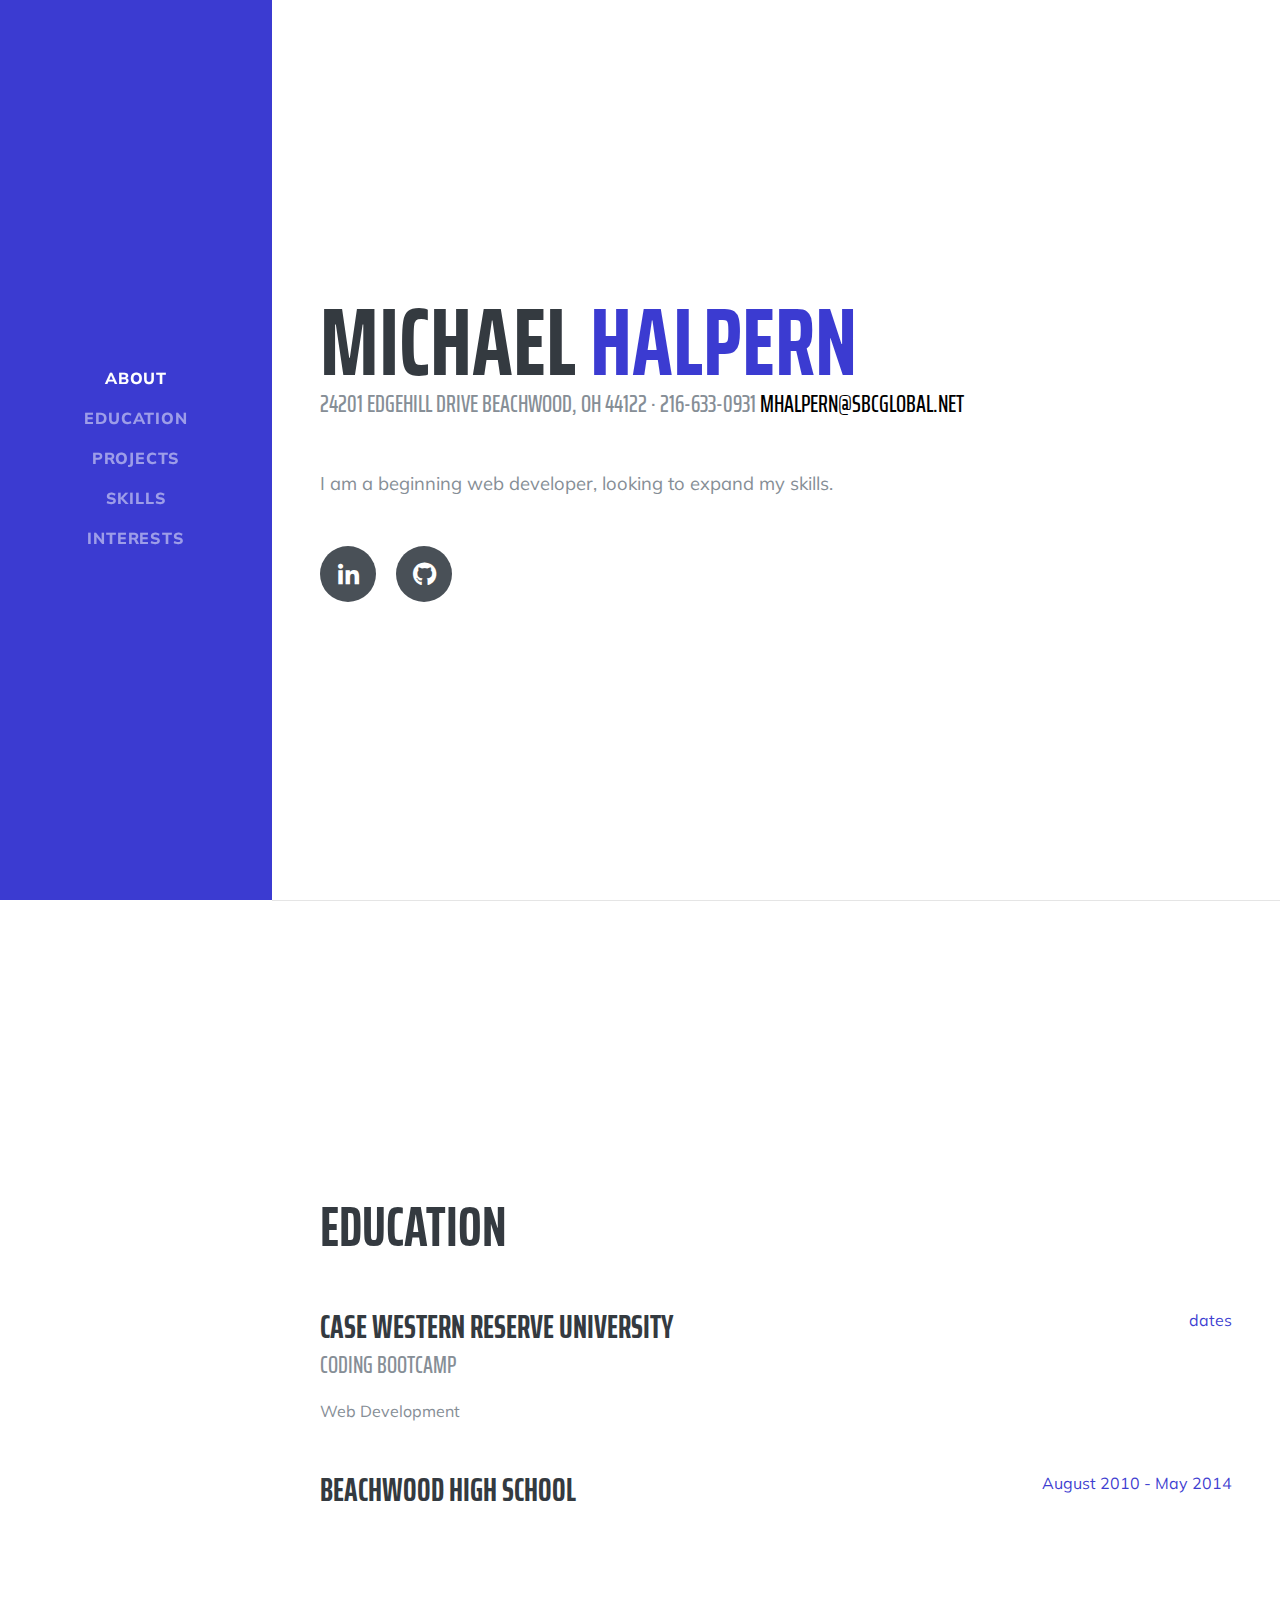
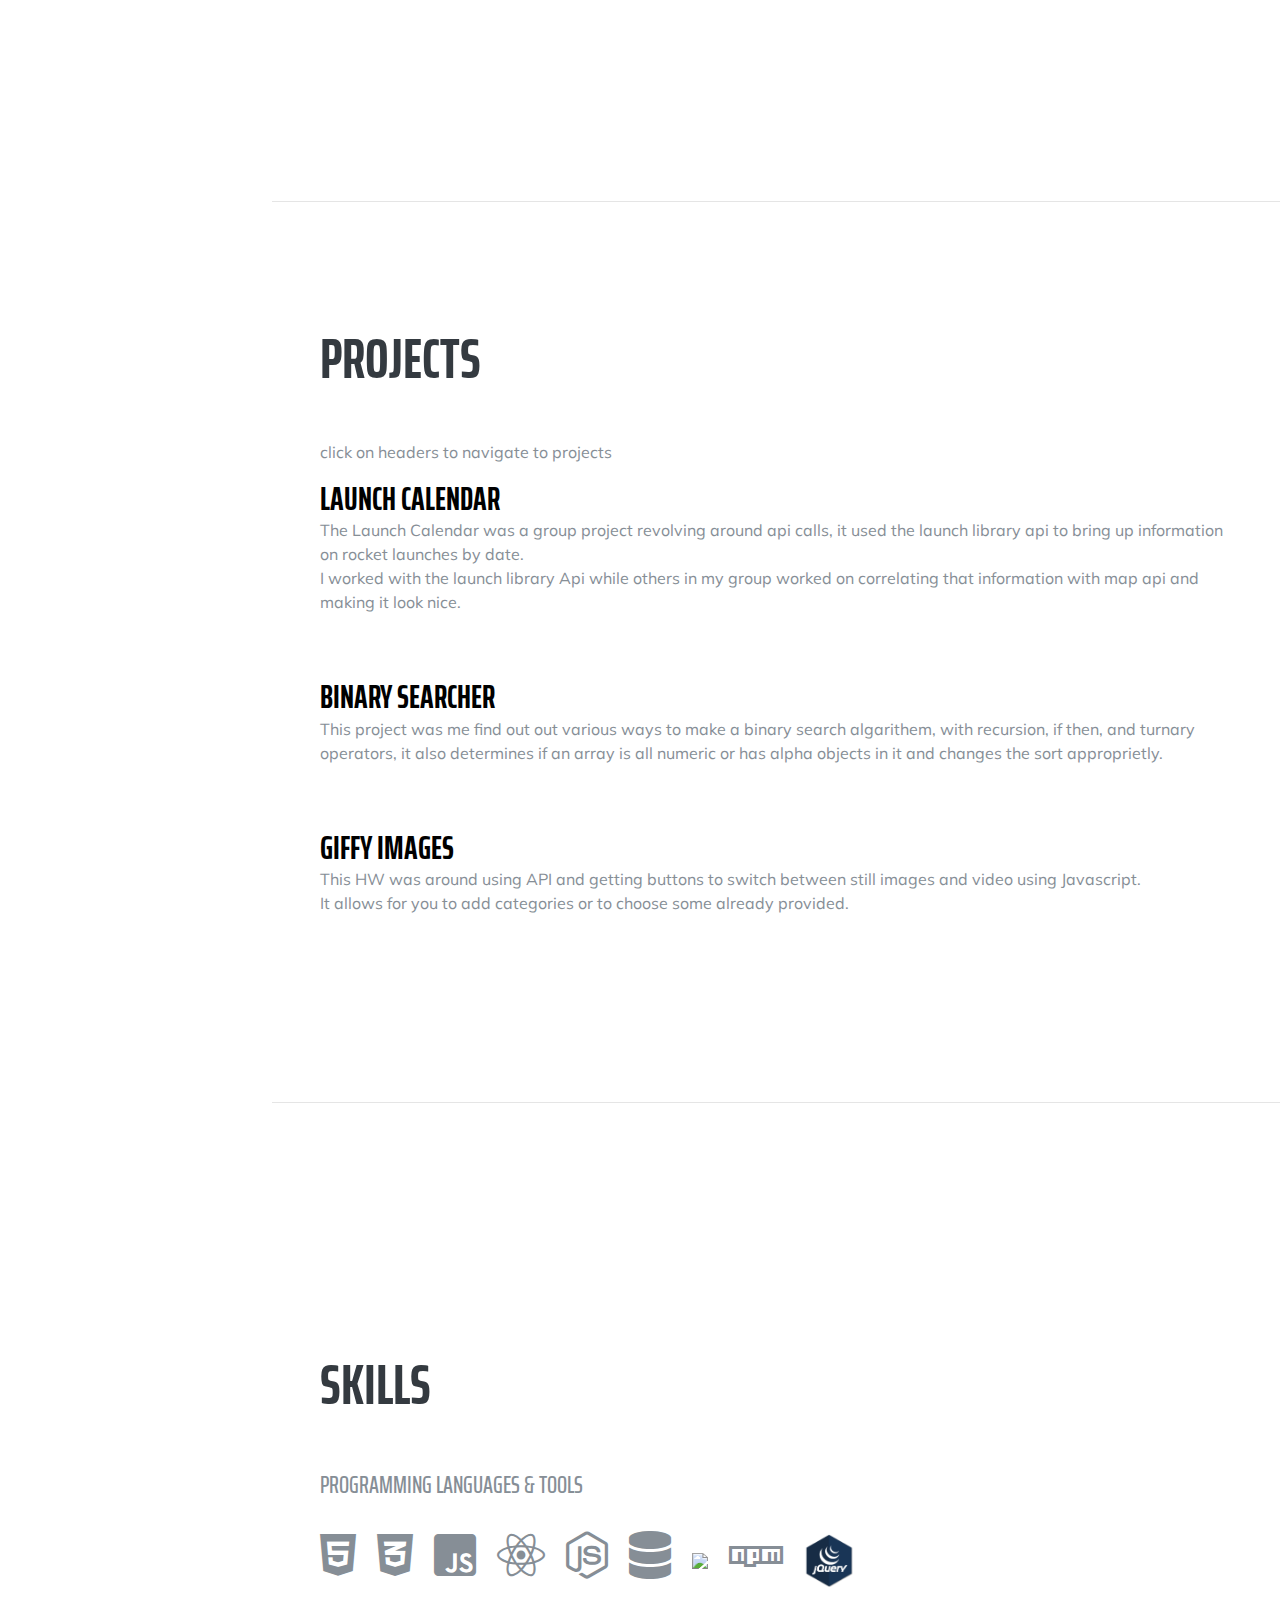
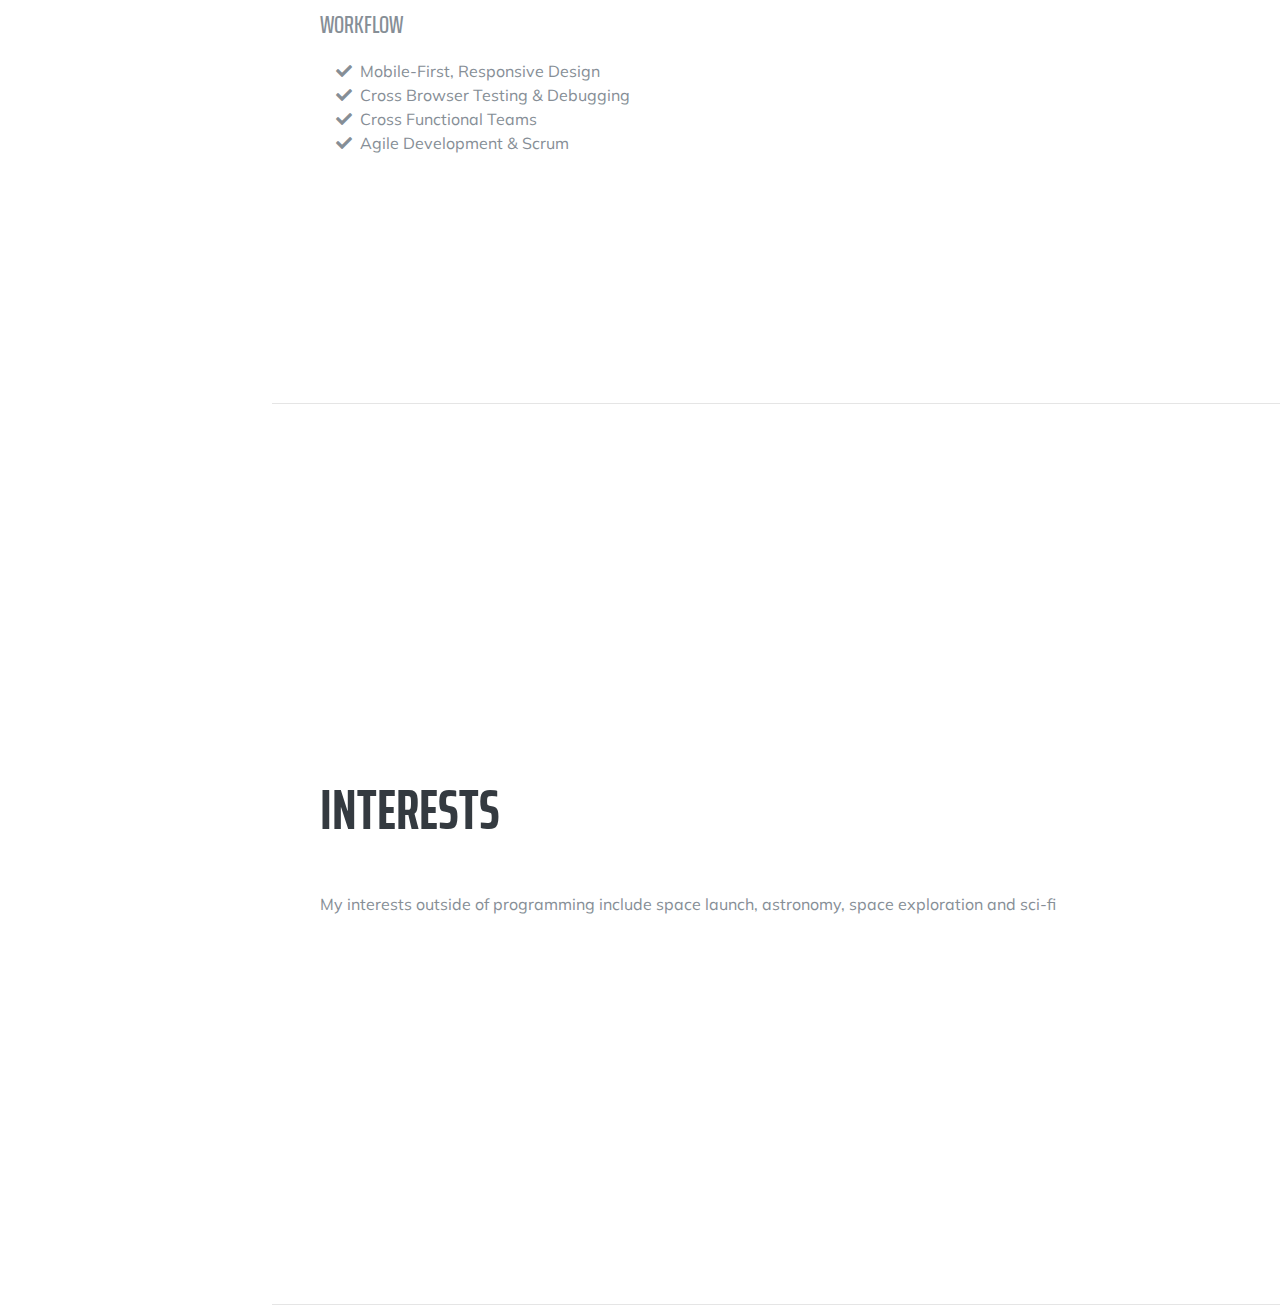
==== index.html @ 6a2a66db "bootstrapstart template" ====
<!DOCTYPE html>
<html lang="en">

  <head>

    <meta charset="utf-8">
    <meta name="viewport" content="width=device-width, initial-scale=1, shrink-to-fit=no">
    <meta name="description" content="">
    <meta name="author" content="">

    <title>Resume - Start Bootstrap Theme</title>

    <!-- Bootstrap core CSS -->
    <link href="vendor/bootstrap/css/bootstrap.min.css" rel="stylesheet">

    <!-- Custom fonts for this template -->
    <link href="https://fonts.googleapis.com/css?family=Saira+Extra+Condensed:500,700" rel="stylesheet">
    <link href="https://fonts.googleapis.com/css?family=Muli:400,400i,800,800i" rel="stylesheet">
    <link href="vendor/fontawesome-free/css/all.min.css" rel="stylesheet">

    <!-- Custom styles for this template -->
    <link href="css/resume.css" rel="stylesheet">

  </head>

  <body id="page-top">

    <nav class="navbar navbar-expand-lg navbar-dark bg-primary fixed-top" id="sideNav">
      <a class="navbar-brand js-scroll-trigger" href="#page-top">
        <span class="d-block d-lg-none">Michael Halpern</span>
        <!--<span class="d-none d-lg-block">
          <img class="img-fluid img-profile rounded-circle mx-auto mb-2" src="img/profile.jpg" alt="">
        </span> -->
      </a>
      <button class="navbar-toggler" type="button" data-toggle="collapse" data-target="#navbarSupportedContent" aria-controls="navbarSupportedContent" aria-expanded="false" aria-label="Toggle navigation">
        <span class="navbar-toggler-icon"></span>
      </button>
      <div class="collapse navbar-collapse" id="navbarSupportedContent">
        <ul class="navbar-nav">
          <li class="nav-item">
            <a class="nav-link js-scroll-trigger" href="#about">About</a>
          </li>
       
          <li class="nav-item">
            <a class="nav-link js-scroll-trigger" href="#education">Education</a>
          </li>
             <li class="nav-item">
            <a class="nav-link js-scroll-trigger" href="#experience">Projects</a>
          </li>
          <li class="nav-item">
            <a class="nav-link js-scroll-trigger" href="#skills">Skills</a>
          </li>
          <li class="nav-item">
            <a class="nav-link js-scroll-trigger" href="#interests">Interests</a>
          </li>
     <!-- <li class="nav-item">
             <a class="nav-link js-scroll-trigger" href="#awards">Awards</a>
          </li> -->
        </ul>
      </div>
    </nav>

    <div class="container-fluid p-0">

      <section class="resume-section p-3 p-lg-5 d-flex d-column" id="about">
        <div class="my-auto">
          <h1 class="mb-0">Michael
            <span class="text-primary">Halpern</span>
          </h1>
          <div class="subheading mb-5">24201 Edgehill Drive Beachwood, OH 44122 · 216-633-0931
            <a href="mailto:name@email.com">mhalpern@sbcglobal.net</a>
          </div>
          <p class="lead mb-5">I am a beginning web developer, looking to expand my skills.</p>
          <div class="social-icons">
            <a href="#">
              <i class="fab fa-linkedin-in"></i>
            </a>
            <a href="#">
              <i class="fab fa-github"></i>
            </a>
        
          </div>
        </div>
      </section>

    

      <hr class="m-0">

      <section class="resume-section p-3 p-lg-5 d-flex flex-column" id="education">
        <div class="my-auto">
          <h2 class="mb-5">Education</h2>

          <div class="resume-item d-flex flex-column flex-md-row mb-5">
            <div class="resume-content mr-auto">
              <h3 class="mb-0">Case Western Reserve University</h3>
              <div class="subheading mb-3">Coding bootcamp</div>
              <div>Web Development</div>
              
            </div>
            <div class="resume-date text-md-right">
              <span class="text-primary">dates</span>
            </div>
          </div>

          <div class="resume-item d-flex flex-column flex-md-row">
            <div class="resume-content mr-auto">
              <h3 class="mb-0">Beachwood High School</h3>
              
            </div>
            <div class="resume-date text-md-right">
              <span class="text-primary">August 2010 - May 2014</span>
            </div>
          </div>

        </div>
      </section>

      <hr class="m-0">

      <section class="resume-section p-3 p-lg-5 d-flex flex-column" id="experience">
        <div class="my-auto">
          <h2 class="mb-5">Projects</h2>
          <p> click on headers to navigate to projects </p>

          <div class="resume-item d-flex flex-column flex-md-row mb-5">
            <div class="resume-content mr-auto">
              <h3 class="mb-0"><a href="project1.html ">Launch Calendar </a></h3>
              
              <p>The Launch Calendar was a group project revolving around api calls, it used the
	launch library api to bring up information on rocket launches by date.<br>I worked with the launch library Api while others in my group  worked on correlating that information with map api and making it look nice.</p>
            </div>
           
          </div>

          <div class="resume-item d-flex flex-column flex-md-row mb-5">
            <div class="resume-content mr-auto">
              <h3 class="mb-0"><a href="binary.html" >Binary searcher</a></h3>
              
              <p>This project was me find out out various ways to make a binary search algarithem, with recursion, if then, and turnary operators, it also determines if an array is all numeric or has alpha objects in it and changes the sort approprietly.</p>
            </div>
            
          </div>

          <div class="resume-item d-flex flex-column flex-md-row mb-5">
            <div class="resume-content mr-auto">
              <h3 class="mb-0"><a href="giffywork.html">Giffy images</a></h3>
             
              <p> This HW was around using API and getting buttons to switch between still images and video using Javascript.<br>It allows for you to add categories or to choose some already provided.</p>
            </div>
           
          </div>

          

        </div>

      </section>

      <hr class="m-0">

      <section class="resume-section p-3 p-lg-5 d-flex flex-column" id="skills">
        <div class="my-auto">
          <h2 class="mb-5">Skills</h2>

          <div class="subheading mb-3">Programming Languages &amp; Tools</div>
          <ul class="list-inline dev-icons">
            <li class="list-inline-item">
              <i class="fab fa-html5"></i>
            </li>
            <li class="list-inline-item">
              <i class="fab fa-css3-alt"></i>
            </li>
            <li class="list-inline-item">
              <i class="fab fa-js-square"></i>
            </li>
           
            <li class="list-inline-item">
              <i class="fab fa-react"></i>
            </li>
            <li class="list-inline-item">
              <i class="fab fa-node-js"></i>
            </li>
         <li class="list-inline-item">
              <i class="fas fa-database"></i>
              </li>
             <li class="list-inline-item">
              <img src="img/bootstrap(1).png" ></img>
            </li>
            <li class="list-inline-item">
              <i class="fab fa-npm"></i>
            </li>
         <li class="list-inline-item">
         	  <img src="img/jquery-icon-21.jpg" hieght="55" width = "50" ></img>              
            </li>
           </ul>

          <div class="subheading mb-3">Workflow</div>
          <ul class="fa-ul mb-0">
            <li>
              <i class="fa-li fa fa-check"></i>
              Mobile-First, Responsive Design</li>
            <li>
              <i class="fa-li fa fa-check"></i>
              Cross Browser Testing &amp; Debugging</li>
            <li>
              <i class="fa-li fa fa-check"></i>
              Cross Functional Teams</li>
            <li>
              <i class="fa-li fa fa-check"></i>
              Agile Development &amp; Scrum</li>
          </ul>
        </div>
      </section>

      <hr class="m-0">

      <section class="resume-section p-3 p-lg-5 d-flex flex-column" id="interests">
        <div class="my-auto">
          <h2 class="mb-5">Interests</h2>
          <p>My interests outside of programming include space launch, astronomy, space exploration and sci-fi</p>
         
        </div>
      </section>

      <hr class="m-0">

     <!--   <section class="resume-section p-3 p-lg-5 d-flex flex-column" id="awards">
        <div class="my-auto">
          <h2 class="mb-5">Awards &amp; Certifications</h2>
          <ul class="fa-ul mb-0">
            <li>
              <i class="fa-li fa fa-trophy text-warning"></i>
              Google Analytics Certified Developer</li>
            <li>
              <i class="fa-li fa fa-trophy text-warning"></i>
              Mobile Web Specialist - Google Certification</li>
            <li>
              <i class="fa-li fa fa-trophy text-warning"></i>
              1<sup>st</sup>
              Place - University of Colorado Boulder - Emerging Tech Competition 2009</li>
            <li>
              <i class="fa-li fa fa-trophy text-warning"></i>
              1<sup>st</sup>
              Place - University of Colorado Boulder - Adobe Creative Jam 2008 (UI Design Category)</li>
            <li>
              <i class="fa-li fa fa-trophy text-warning"></i>
              2<sup>nd</sup>
              Place - University of Colorado Boulder - Emerging Tech Competition 2008</li>
            <li>
              <i class="fa-li fa fa-trophy text-warning"></i>
              1<sup>st</sup>
              Place - James Buchanan High School - Hackathon 2006</li>
            <li>
              <i class="fa-li fa fa-trophy text-warning"></i>
              3<sup>rd</sup>
              Place - James Buchanan High School - Hackathon 2005</li>
          </ul>
        </div>
      </section>
-->
    </div>

    <!-- Bootstrap core JavaScript -->
    <script src="vendor/jquery/jquery.min.js"></script>
    <script src="vendor/bootstrap/js/bootstrap.bundle.min.js"></script>

    <!-- Plugin JavaScript -->
    <script src="vendor/jquery-easing/jquery.easing.min.js"></script>

    <!-- Custom scripts for this template -->
    <script src="js/resume.min.js"></script>

  </body>

</html>
---- vendor/fontawesome-free/css/all.min.css ----
/*!
 * Font Awesome Free 5.3.1 by @fontawesome - https://fontawesome.com
 * License - https://fontawesome.com/license/free (Icons: CC BY 4.0, Fonts: SIL OFL 1.1, Code: MIT License)
 */
.fa,.fab,.fal,.far,.fas{-moz-osx-font-smoothing:grayscale;-webkit-font-smoothing:antialiased;display:inline-block;font-style:normal;font-variant:normal;text-rendering:auto;line-height:1}.fa-lg{font-size:1.33333em;line-height:.75em;vertical-align:-.0667em}.fa-xs{font-size:.75em}.fa-sm{font-size:.875em}.fa-1x{font-size:1em}.fa-2x{font-size:2em}.fa-3x{font-size:3em}.fa-4x{font-size:4em}.fa-5x{font-size:5em}.fa-6x{font-size:6em}.fa-7x{font-size:7em}.fa-8x{font-size:8em}.fa-9x{font-size:9em}.fa-10x{font-size:10em}.fa-fw{text-align:center;width:1.25em}.fa-ul{list-style-type:none;margin-left:2.5em;padding-left:0}.fa-ul>li{position:relative}.fa-li{left:-2em;position:absolute;text-align:center;width:2em;line-height:inherit}.fa-border{border:.08em solid #eee;border-radius:.1em;padding:.2em .25em .15em}.fa-pull-left{float:left}.fa-pull-right{float:right}.fa.fa-pull-left,.fab.fa-pull-left,.fal.fa-pull-left,.far.fa-pull-left,.fas.fa-pull-left{margin-right:.3em}.fa.fa-pull-right,.fab.fa-pull-right,.fal.fa-pull-right,.far.fa-pull-right,.fas.fa-pull-right{margin-left:.3em}.fa-spin{animation:fa-spin 2s infinite linear}.fa-pulse{animation:fa-spin 1s infinite steps(8)}@keyframes fa-spin{0%{transform:rotate(0deg)}to{transform:rotate(1turn)}}.fa-rotate-90{-ms-filter:"progid:DXImageTransform.Microsoft.BasicImage(rotation=1)";transform:rotate(90deg)}.fa-rotate-180{-ms-filter:"progid:DXImageTransform.Microsoft.BasicImage(rotation=2)";transform:rotate(180deg)}.fa-rotate-270{-ms-filter:"progid:DXImageTransform.Microsoft.BasicImage(rotation=3)";transform:rotate(270deg)}.fa-flip-horizontal{-ms-filter:"progid:DXImageTransform.Microsoft.BasicImage(rotation=0, mirror=1)";transform:scaleX(-1)}.fa-flip-vertical{transform:scaleY(-1)}.fa-flip-horizontal.fa-flip-vertical,.fa-flip-vertical{-ms-filter:"progid:DXImageTransform.Microsoft.BasicImage(rotation=2, mirror=1)"}.fa-flip-horizontal.fa-flip-vertical{transform:scale(-1)}:root .fa-flip-horizontal,:root .fa-flip-vertical,:root .fa-rotate-90,:root .fa-rotate-180,:root .fa-rotate-270{-webkit-filter:none;filter:none}.fa-stack{display:inline-block;height:2em;line-height:2em;position:relative;vertical-align:middle;width:2em}.fa-stack-1x,.fa-stack-2x{left:0;position:absolute;text-align:center;width:100%}.fa-stack-1x{line-height:inherit}.fa-stack-2x{font-size:2em}.fa-inverse{color:#fff}.fa-500px:before{content:"\f26e"}.fa-accessible-icon:before{content:"\f368"}.fa-accusoft:before{content:"\f369"}.fa-ad:before{content:"\f641"}.fa-address-book:before{content:"\f2b9"}.fa-address-card:before{content:"\f2bb"}.fa-adjust:before{content:"\f042"}.fa-adn:before{content:"\f170"}.fa-adversal:before{content:"\f36a"}.fa-affiliatetheme:before{content:"\f36b"}.fa-air-freshener:before{content:"\f5d0"}.fa-algolia:before{content:"\f36c"}.fa-align-center:before{content:"\f037"}.fa-align-justify:before{content:"\f039"}.fa-align-left:before{content:"\f036"}.fa-align-right:before{content:"\f038"}.fa-alipay:before{content:"\f642"}.fa-allergies:before{content:"\f461"}.fa-amazon:before{content:"\f270"}.fa-amazon-pay:before{content:"\f42c"}.fa-ambulance:before{content:"\f0f9"}.fa-american-sign-language-interpreting:before{content:"\f2a3"}.fa-amilia:before{content:"\f36d"}.fa-anchor:before{content:"\f13d"}.fa-android:before{content:"\f17b"}.fa-angellist:before{content:"\f209"}.fa-angle-double-down:before{content:"\f103"}.fa-angle-double-left:before{content:"\f100"}.fa-angle-double-right:before{content:"\f101"}.fa-angle-double-up:before{content:"\f102"}.fa-angle-down:before{content:"\f107"}.fa-angle-left:before{content:"\f104"}.fa-angle-right:before{content:"\f105"}.fa-angle-up:before{content:"\f106"}.fa-angry:before{content:"\f556"}.fa-angrycreative:before{content:"\f36e"}.fa-angular:before{content:"\f420"}.fa-ankh:before{content:"\f644"}.fa-app-store:before{content:"\f36f"}.fa-app-store-ios:before{content:"\f370"}.fa-apper:before{content:"\f371"}.fa-apple:before{content:"\f179"}.fa-apple-alt:before{content:"\f5d1"}.fa-apple-pay:before{content:"\f415"}.fa-archive:before{content:"\f187"}.fa-archway:before{content:"\f557"}.fa-arrow-alt-circle-down:before{content:"\f358"}.fa-arrow-alt-circle-left:before{content:"\f359"}.fa-arrow-alt-circle-right:before{content:"\f35a"}.fa-arrow-alt-circle-up:before{content:"\f35b"}.fa-arrow-circle-down:before{content:"\f0ab"}.fa-arrow-circle-left:before{content:"\f0a8"}.fa-arrow-circle-right:before{content:"\f0a9"}.fa-arrow-circle-up:before{content:"\f0aa"}.fa-arrow-down:before{content:"\f063"}.fa-arrow-left:before{content:"\f060"}.fa-arrow-right:before{content:"\f061"}.fa-arrow-up:before{content:"\f062"}.fa-arrows-alt:before{content:"\f0b2"}.fa-arrows-alt-h:before{content:"\f337"}.fa-arrows-alt-v:before{content:"\f338"}.fa-assistive-listening-systems:before{content:"\f2a2"}.fa-asterisk:before{content:"\f069"}.fa-asymmetrik:before{content:"\f372"}.fa-at:before{content:"\f1fa"}.fa-atlas:before{content:"\f558"}.fa-atom:before{content:"\f5d2"}.fa-audible:before{content:"\f373"}.fa-audio-description:before{content:"\f29e"}.fa-autoprefixer:before{content:"\f41c"}.fa-avianex:before{content:"\f374"}.fa-aviato:before{content:"\f421"}.fa-award:before{content:"\f559"}.fa-aws:before{content:"\f375"}.fa-backspace:before{content:"\f55a"}.fa-backward:before{content:"\f04a"}.fa-balance-scale:before{content:"\f24e"}.fa-ban:before{content:"\f05e"}.fa-band-aid:before{content:"\f462"}.fa-bandcamp:before{content:"\f2d5"}.fa-barcode:before{content:"\f02a"}.fa-bars:before{content:"\f0c9"}.fa-baseball-ball:before{content:"\f433"}.fa-basketball-ball:before{content:"\f434"}.fa-bath:before{content:"\f2cd"}.fa-battery-empty:before{content:"\f244"}.fa-battery-full:before{content:"\f240"}.fa-battery-half:before{content:"\f242"}.fa-battery-quarter:before{content:"\f243"}.fa-battery-three-quarters:before{content:"\f241"}.fa-bed:before{content:"\f236"}.fa-beer:before{content:"\f0fc"}.fa-behance:before{content:"\f1b4"}.fa-behance-square:before{content:"\f1b5"}.fa-bell:before{content:"\f0f3"}.fa-bell-slash:before{content:"\f1f6"}.fa-bezier-curve:before{content:"\f55b"}.fa-bible:before{content:"\f647"}.fa-bicycle:before{content:"\f206"}.fa-bimobject:before{content:"\f378"}.fa-binoculars:before{content:"\f1e5"}.fa-birthday-cake:before{content:"\f1fd"}.fa-bitbucket:before{content:"\f171"}.fa-bitcoin:before{content:"\f379"}.fa-bity:before{content:"\f37a"}.fa-black-tie:before{content:"\f27e"}.fa-blackberry:before{content:"\f37b"}.fa-blender:before{content:"\f517"}.fa-blind:before{content:"\f29d"}.fa-blogger:before{content:"\f37c"}.fa-blogger-b:before{content:"\f37d"}.fa-bluetooth:before{content:"\f293"}.fa-bluetooth-b:before{content:"\f294"}.fa-bold:before{content:"\f032"}.fa-bolt:before{content:"\f0e7"}.fa-bomb:before{content:"\f1e2"}.fa-bone:before{content:"\f5d7"}.fa-bong:before{content:"\f55c"}.fa-book:before{content:"\f02d"}.fa-book-open:before{content:"\f518"}.fa-book-reader:before{content:"\f5da"}.fa-bookmark:before{content:"\f02e"}.fa-bowling-ball:before{content:"\f436"}.fa-box:before{content:"\f466"}.fa-box-open:before{content:"\f49e"}.fa-boxes:before{content:"\f468"}.fa-braille:before{content:"\f2a1"}.fa-brain:before{content:"\f5dc"}.fa-briefcase:before{content:"\f0b1"}.fa-briefcase-medical:before{content:"\f469"}.fa-broadcast-tower:before{content:"\f519"}.fa-broom:before{content:"\f51a"}.fa-brush:before{content:"\f55d"}.fa-btc:before{content:"\f15a"}.fa-bug:before{content:"\f188"}.fa-building:before{content:"\f1ad"}.fa-bullhorn:before{content:"\f0a1"}.fa-bullseye:before{content:"\f140"}.fa-burn:before{content:"\f46a"}.fa-buromobelexperte:before{content:"\f37f"}.fa-bus:before{content:"\f207"}.fa-bus-alt:before{content:"\f55e"}.fa-business-time:before{content:"\f64a"}.fa-buysellads:before{content:"\f20d"}.fa-calculator:before{content:"\f1ec"}.fa-calendar:before{content:"\f133"}.fa-calendar-alt:before{content:"\f073"}.fa-calendar-check:before{content:"\f274"}.fa-calendar-minus:before{content:"\f272"}.fa-calendar-plus:before{content:"\f271"}.fa-calendar-times:before{content:"\f273"}.fa-camera:before{content:"\f030"}.fa-camera-retro:before{content:"\f083"}.fa-cannabis:before{content:"\f55f"}.fa-capsules:before{content:"\f46b"}.fa-car:before{content:"\f1b9"}.fa-car-alt:before{content:"\f5de"}.fa-car-battery:before{content:"\f5df"}.fa-car-crash:before{content:"\f5e1"}.fa-car-side:before{content:"\f5e4"}.fa-caret-down:before{content:"\f0d7"}.fa-caret-left:before{content:"\f0d9"}.fa-caret-right:before{content:"\f0da"}.fa-caret-square-down:before{content:"\f150"}.fa-caret-square-left:before{content:"\f191"}.fa-caret-square-right:before{content:"\f152"}.fa-caret-square-up:before{content:"\f151"}.fa-caret-up:before{content:"\f0d8"}.fa-cart-arrow-down:before{content:"\f218"}.fa-cart-plus:before{content:"\f217"}.fa-cc-amazon-pay:before{content:"\f42d"}.fa-cc-amex:before{content:"\f1f3"}.fa-cc-apple-pay:before{content:"\f416"}.fa-cc-diners-club:before{content:"\f24c"}.fa-cc-discover:before{content:"\f1f2"}.fa-cc-jcb:before{content:"\f24b"}.fa-cc-mastercard:before{content:"\f1f1"}.fa-cc-paypal:before{content:"\f1f4"}.fa-cc-stripe:before{content:"\f1f5"}.fa-cc-visa:before{content:"\f1f0"}.fa-centercode:before{content:"\f380"}.fa-certificate:before{content:"\f0a3"}.fa-chalkboard:before{content:"\f51b"}.fa-chalkboard-teacher:before{content:"\f51c"}.fa-charging-station:before{content:"\f5e7"}.fa-chart-area:before{content:"\f1fe"}.fa-chart-bar:before{content:"\f080"}.fa-chart-line:before{content:"\f201"}.fa-chart-pie:before{content:"\f200"}.fa-check:before{content:"\f00c"}.fa-check-circle:before{content:"\f058"}.fa-check-double:before{content:"\f560"}.fa-check-square:before{content:"\f14a"}.fa-chess:before{content:"\f439"}.fa-chess-bishop:before{content:"\f43a"}.fa-chess-board:before{content:"\f43c"}.fa-chess-king:before{content:"\f43f"}.fa-chess-knight:before{content:"\f441"}.fa-chess-pawn:before{content:"\f443"}.fa-chess-queen:before{content:"\f445"}.fa-chess-rook:before{content:"\f447"}.fa-chevron-circle-down:before{content:"\f13a"}.fa-chevron-circle-left:before{content:"\f137"}.fa-chevron-circle-right:before{content:"\f138"}.fa-chevron-circle-up:before{content:"\f139"}.fa-chevron-down:before{content:"\f078"}.fa-chevron-left:before{content:"\f053"}.fa-chevron-right:before{content:"\f054"}.fa-chevron-up:before{content:"\f077"}.fa-child:before{content:"\f1ae"}.fa-chrome:before{content:"\f268"}.fa-church:before{content:"\f51d"}.fa-circle:before{content:"\f111"}.fa-circle-notch:before{content:"\f1ce"}.fa-city:before{content:"\f64f"}.fa-clipboard:before{content:"\f328"}.fa-clipboard-check:before{content:"\f46c"}.fa-clipboard-list:before{content:"\f46d"}.fa-clock:before{content:"\f017"}.fa-clone:before{content:"\f24d"}.fa-closed-captioning:before{content:"\f20a"}.fa-cloud:before{content:"\f0c2"}.fa-cloud-download-alt:before{content:"\f381"}.fa-cloud-upload-alt:before{content:"\f382"}.fa-cloudscale:before{content:"\f383"}.fa-cloudsmith:before{content:"\f384"}.fa-cloudversify:before{content:"\f385"}.fa-cocktail:before{content:"\f561"}.fa-code:before{content:"\f121"}.fa-code-branch:before{content:"\f126"}.fa-codepen:before{content:"\f1cb"}.fa-codiepie:before{content:"\f284"}.fa-coffee:before{content:"\f0f4"}.fa-cog:before{content:"\f013"}.fa-cogs:before{content:"\f085"}.fa-coins:before{content:"\f51e"}.fa-columns:before{content:"\f0db"}.fa-comment:before{content:"\f075"}.fa-comment-alt:before{content:"\f27a"}.fa-comment-dollar:before{content:"\f651"}.fa-comment-dots:before{content:"\f4ad"}.fa-comment-slash:before{content:"\f4b3"}.fa-comments:before{content:"\f086"}.fa-comments-dollar:before{content:"\f653"}.fa-compact-disc:before{content:"\f51f"}.fa-compass:before{content:"\f14e"}.fa-compress:before{content:"\f066"}.fa-concierge-bell:before{content:"\f562"}.fa-connectdevelop:before{content:"\f20e"}.fa-contao:before{content:"\f26d"}.fa-cookie:before{content:"\f563"}.fa-cookie-bite:before{content:"\f564"}.fa-copy:before{content:"\f0c5"}.fa-copyright:before{content:"\f1f9"}.fa-couch:before{content:"\f4b8"}.fa-cpanel:before{content:"\f388"}.fa-creative-commons:before{content:"\f25e"}.fa-creative-commons-by:before{content:"\f4e7"}.fa-creative-commons-nc:before{content:"\f4e8"}.fa-creative-commons-nc-eu:before{content:"\f4e9"}.fa-creative-commons-nc-jp:before{content:"\f4ea"}.fa-creative-commons-nd:before{content:"\f4eb"}.fa-creative-commons-pd:before{content:"\f4ec"}.fa-creative-commons-pd-alt:before{content:"\f4ed"}.fa-creative-commons-remix:before{content:"\f4ee"}.fa-creative-commons-sa:before{content:"\f4ef"}.fa-creative-commons-sampling:before{content:"\f4f0"}.fa-creative-commons-sampling-plus:before{content:"\f4f1"}.fa-creative-commons-share:before{content:"\f4f2"}.fa-credit-card:before{content:"\f09d"}.fa-crop:before{content:"\f125"}.fa-crop-alt:before{content:"\f565"}.fa-cross:before{content:"\f654"}.fa-crosshairs:before{content:"\f05b"}.fa-crow:before{content:"\f520"}.fa-crown:before{content:"\f521"}.fa-css3:before{content:"\f13c"}.fa-css3-alt:before{content:"\f38b"}.fa-cube:before{content:"\f1b2"}.fa-cubes:before{content:"\f1b3"}.fa-cut:before{content:"\f0c4"}.fa-cuttlefish:before{content:"\f38c"}.fa-d-and-d:before{content:"\f38d"}.fa-dashcube:before{content:"\f210"}.fa-database:before{content:"\f1c0"}.fa-deaf:before{content:"\f2a4"}.fa-delicious:before{content:"\f1a5"}.fa-deploydog:before{content:"\f38e"}.fa-deskpro:before{content:"\f38f"}.fa-desktop:before{content:"\f108"}.fa-deviantart:before{content:"\f1bd"}.fa-dharmachakra:before{content:"\f655"}.fa-diagnoses:before{content:"\f470"}.fa-dice:before{content:"\f522"}.fa-dice-five:before{content:"\f523"}.fa-dice-four:before{content:"\f524"}.fa-dice-one:before{content:"\f525"}.fa-dice-six:before{content:"\f526"}.fa-dice-three:before{content:"\f527"}.fa-dice-two:before{content:"\f528"}.fa-digg:before{content:"\f1a6"}.fa-digital-ocean:before{content:"\f391"}.fa-digital-tachograph:before{content:"\f566"}.fa-directions:before{content:"\f5eb"}.fa-discord:before{content:"\f392"}.fa-discourse:before{content:"\f393"}.fa-divide:before{content:"\f529"}.fa-dizzy:before{content:"\f567"}.fa-dna:before{content:"\f471"}.fa-dochub:before{content:"\f394"}.fa-docker:before{content:"\f395"}.fa-dollar-sign:before{content:"\f155"}.fa-dolly:before{content:"\f472"}.fa-dolly-flatbed:before{content:"\f474"}.fa-donate:before{content:"\f4b9"}.fa-door-closed:before{content:"\f52a"}.fa-door-open:before{content:"\f52b"}.fa-dot-circle:before{content:"\f192"}.fa-dove:before{content:"\f4ba"}.fa-download:before{content:"\f019"}.fa-draft2digital:before{content:"\f396"}.fa-drafting-compass:before{content:"\f568"}.fa-draw-polygon:before{content:"\f5ee"}.fa-dribbble:before{content:"\f17d"}.fa-dribbble-square:before{content:"\f397"}.fa-dropbox:before{content:"\f16b"}.fa-drum:before{content:"\f569"}.fa-drum-steelpan:before{content:"\f56a"}.fa-drupal:before{content:"\f1a9"}.fa-dumbbell:before{content:"\f44b"}.fa-dyalog:before{content:"\f399"}.fa-earlybirds:before{content:"\f39a"}.fa-ebay:before{content:"\f4f4"}.fa-edge:before{content:"\f282"}.fa-edit:before{content:"\f044"}.fa-eject:before{content:"\f052"}.fa-elementor:before{content:"\f430"}.fa-ellipsis-h:before{content:"\f141"}.fa-ellipsis-v:before{content:"\f142"}.fa-ello:before{content:"\f5f1"}.fa-ember:before{content:"\f423"}.fa-empire:before{content:"\f1d1"}.fa-envelope:before{content:"\f0e0"}.fa-envelope-open:before{content:"\f2b6"}.fa-envelope-open-text:before{content:"\f658"}.fa-envelope-square:before{content:"\f199"}.fa-envira:before{content:"\f299"}.fa-equals:before{content:"\f52c"}.fa-eraser:before{content:"\f12d"}.fa-erlang:before{content:"\f39d"}.fa-ethereum:before{content:"\f42e"}.fa-etsy:before{content:"\f2d7"}.fa-euro-sign:before{content:"\f153"}.fa-exchange-alt:before{content:"\f362"}.fa-exclamation:before{content:"\f12a"}.fa-exclamation-circle:before{content:"\f06a"}.fa-exclamation-triangle:before{content:"\f071"}.fa-expand:before{content:"\f065"}.fa-expand-arrows-alt:before{content:"\f31e"}.fa-expeditedssl:before{content:"\f23e"}.fa-external-link-alt:before{content:"\f35d"}.fa-external-link-square-alt:before{content:"\f360"}.fa-eye:before{content:"\f06e"}.fa-eye-dropper:before{content:"\f1fb"}.fa-eye-slash:before{content:"\f070"}.fa-facebook:before{content:"\f09a"}.fa-facebook-f:before{content:"\f39e"}.fa-facebook-messenger:before{content:"\f39f"}.fa-facebook-square:before{content:"\f082"}.fa-fast-backward:before{content:"\f049"}.fa-fast-forward:before{content:"\f050"}.fa-fax:before{content:"\f1ac"}.fa-feather:before{content:"\f52d"}.fa-feather-alt:before{content:"\f56b"}.fa-female:before{content:"\f182"}.fa-fighter-jet:before{content:"\f0fb"}.fa-file:before{content:"\f15b"}.fa-file-alt:before{content:"\f15c"}.fa-file-archive:before{content:"\f1c6"}.fa-file-audio:before{content:"\f1c7"}.fa-file-code:before{content:"\f1c9"}.fa-file-contract:before{content:"\f56c"}.fa-file-download:before{content:"\f56d"}.fa-file-excel:before{content:"\f1c3"}.fa-file-export:before{content:"\f56e"}.fa-file-image:before{content:"\f1c5"}.fa-file-import:before{content:"\f56f"}.fa-file-invoice:before{content:"\f570"}.fa-file-invoice-dollar:before{content:"\f571"}.fa-file-medical:before{content:"\f477"}.fa-file-medical-alt:before{content:"\f478"}.fa-file-pdf:before{content:"\f1c1"}.fa-file-powerpoint:before{content:"\f1c4"}.fa-file-prescription:before{content:"\f572"}.fa-file-signature:before{content:"\f573"}.fa-file-upload:before{content:"\f574"}.fa-file-video:before{content:"\f1c8"}.fa-file-word:before{content:"\f1c2"}.fa-fill:before{content:"\f575"}.fa-fill-drip:before{content:"\f576"}.fa-film:before{content:"\f008"}.fa-filter:before{content:"\f0b0"}.fa-fingerprint:before{content:"\f577"}.fa-fire:before{content:"\f06d"}.fa-fire-extinguisher:before{content:"\f134"}.fa-firefox:before{content:"\f269"}.fa-first-aid:before{content:"\f479"}.fa-first-order:before{content:"\f2b0"}.fa-first-order-alt:before{content:"\f50a"}.fa-firstdraft:before{content:"\f3a1"}.fa-fish:before{content:"\f578"}.fa-flag:before{content:"\f024"}.fa-flag-checkered:before{content:"\f11e"}.fa-flask:before{content:"\f0c3"}.fa-flickr:before{content:"\f16e"}.fa-flipboard:before{content:"\f44d"}.fa-flushed:before{content:"\f579"}.fa-fly:before{content:"\f417"}.fa-folder:before{content:"\f07b"}.fa-folder-minus:before{content:"\f65d"}.fa-folder-open:before{content:"\f07c"}.fa-folder-plus:before{content:"\f65e"}.fa-font:before{content:"\f031"}.fa-font-awesome:before{content:"\f2b4"}.fa-font-awesome-alt:before{content:"\f35c"}.fa-font-awesome-flag:before{content:"\f425"}.fa-font-awesome-logo-full:before{content:"\f4e6"}.fa-fonticons:before{content:"\f280"}.fa-fonticons-fi:before{content:"\f3a2"}.fa-football-ball:before{content:"\f44e"}.fa-fort-awesome:before{content:"\f286"}.fa-fort-awesome-alt:before{content:"\f3a3"}.fa-forumbee:before{content:"\f211"}.fa-forward:before{content:"\f04e"}.fa-foursquare:before{content:"\f180"}.fa-free-code-camp:before{content:"\f2c5"}.fa-freebsd:before{content:"\f3a4"}.fa-frog:before{content:"\f52e"}.fa-frown:before{content:"\f119"}.fa-frown-open:before{content:"\f57a"}.fa-fulcrum:before{content:"\f50b"}.fa-funnel-dollar:before{content:"\f662"}.fa-futbol:before{content:"\f1e3"}.fa-galactic-republic:before{content:"\f50c"}.fa-galactic-senate:before{content:"\f50d"}.fa-gamepad:before{content:"\f11b"}.fa-gas-pump:before{content:"\f52f"}.fa-gavel:before{content:"\f0e3"}.fa-gem:before{content:"\f3a5"}.fa-genderless:before{content:"\f22d"}.fa-get-pocket:before{content:"\f265"}.fa-gg:before{content:"\f260"}.fa-gg-circle:before{content:"\f261"}.fa-gift:before{content:"\f06b"}.fa-git:before{content:"\f1d3"}.fa-git-square:before{content:"\f1d2"}.fa-github:before{content:"\f09b"}.fa-github-alt:before{content:"\f113"}.fa-github-square:before{content:"\f092"}.fa-gitkraken:before{content:"\f3a6"}.fa-gitlab:before{content:"\f296"}.fa-gitter:before{content:"\f426"}.fa-glass-martini:before{content:"\f000"}.fa-glass-martini-alt:before{content:"\f57b"}.fa-glasses:before{content:"\f530"}.fa-glide:before{content:"\f2a5"}.fa-glide-g:before{content:"\f2a6"}.fa-globe:before{content:"\f0ac"}.fa-globe-africa:before{content:"\f57c"}.fa-globe-americas:before{content:"\f57d"}.fa-globe-asia:before{content:"\f57e"}.fa-gofore:before{content:"\f3a7"}.fa-golf-ball:before{content:"\f450"}.fa-goodreads:before{content:"\f3a8"}.fa-goodreads-g:before{content:"\f3a9"}.fa-google:before{content:"\f1a0"}.fa-google-drive:before{content:"\f3aa"}.fa-google-play:before{content:"\f3ab"}.fa-google-plus:before{content:"\f2b3"}.fa-google-plus-g:before{content:"\f0d5"}.fa-google-plus-square:before{content:"\f0d4"}.fa-google-wallet:before{content:"\f1ee"}.fa-gopuram:before{content:"\f664"}.fa-graduation-cap:before{content:"\f19d"}.fa-gratipay:before{content:"\f184"}.fa-grav:before{content:"\f2d6"}.fa-greater-than:before{content:"\f531"}.fa-greater-than-equal:before{content:"\f532"}.fa-grimace:before{content:"\f57f"}.fa-grin:before{content:"\f580"}.fa-grin-alt:before{content:"\f581"}.fa-grin-beam:before{content:"\f582"}.fa-grin-beam-sweat:before{content:"\f583"}.fa-grin-hearts:before{content:"\f584"}.fa-grin-squint:before{content:"\f585"}.fa-grin-squint-tears:before{content:"\f586"}.fa-grin-stars:before{content:"\f587"}.fa-grin-tears:before{content:"\f588"}.fa-grin-tongue:before{content:"\f589"}.fa-grin-tongue-squint:before{content:"\f58a"}.fa-grin-tongue-wink:before{content:"\f58b"}.fa-grin-wink:before{content:"\f58c"}.fa-grip-horizontal:before{content:"\f58d"}.fa-grip-vertical:before{content:"\f58e"}.fa-gripfire:before{content:"\f3ac"}.fa-grunt:before{content:"\f3ad"}.fa-gulp:before{content:"\f3ae"}.fa-h-square:before{content:"\f0fd"}.fa-hacker-news:before{content:"\f1d4"}.fa-hacker-news-square:before{content:"\f3af"}.fa-hackerrank:before{content:"\f5f7"}.fa-hamsa:before{content:"\f665"}.fa-hand-holding:before{content:"\f4bd"}.fa-hand-holding-heart:before{content:"\f4be"}.fa-hand-holding-usd:before{content:"\f4c0"}.fa-hand-lizard:before{content:"\f258"}.fa-hand-paper:before{content:"\f256"}.fa-hand-peace:before{content:"\f25b"}.fa-hand-point-down:before{content:"\f0a7"}.fa-hand-point-left:before{content:"\f0a5"}.fa-hand-point-right:before{content:"\f0a4"}.fa-hand-point-up:before{content:"\f0a6"}.fa-hand-pointer:before{content:"\f25a"}.fa-hand-rock:before{content:"\f255"}.fa-hand-scissors:before{content:"\f257"}.fa-hand-spock:before{content:"\f259"}.fa-hands:before{content:"\f4c2"}.fa-hands-helping:before{content:"\f4c4"}.fa-handshake:before{content:"\f2b5"}.fa-hashtag:before{content:"\f292"}.fa-haykal:before{content:"\f666"}.fa-hdd:before{content:"\f0a0"}.fa-heading:before{content:"\f1dc"}.fa-headphones:before{content:"\f025"}.fa-headphones-alt:before{content:"\f58f"}.fa-headset:before{content:"\f590"}.fa-heart:before{content:"\f004"}.fa-heartbeat:before{content:"\f21e"}.fa-helicopter:before{content:"\f533"}.fa-highlighter:before{content:"\f591"}.fa-hips:before{content:"\f452"}.fa-hire-a-helper:before{content:"\f3b0"}.fa-history:before{content:"\f1da"}.fa-hockey-puck:before{content:"\f453"}.fa-home:before{content:"\f015"}.fa-hooli:before{content:"\f427"}.fa-hornbill:before{content:"\f592"}.fa-hospital:before{content:"\f0f8"}.fa-hospital-alt:before{content:"\f47d"}.fa-hospital-symbol:before{content:"\f47e"}.fa-hot-tub:before{content:"\f593"}.fa-hotel:before{content:"\f594"}.fa-hotjar:before{content:"\f3b1"}.fa-hourglass:before{content:"\f254"}.fa-hourglass-end:before{content:"\f253"}.fa-hourglass-half:before{content:"\f252"}.fa-hourglass-start:before{content:"\f251"}.fa-houzz:before{content:"\f27c"}.fa-html5:before{content:"\f13b"}.fa-hubspot:before{content:"\f3b2"}.fa-i-cursor:before{content:"\f246"}.fa-id-badge:before{content:"\f2c1"}.fa-id-card:before{content:"\f2c2"}.fa-id-card-alt:before{content:"\f47f"}.fa-image:before{content:"\f03e"}.fa-images:before{content:"\f302"}.fa-imdb:before{content:"\f2d8"}.fa-inbox:before{content:"\f01c"}.fa-indent:before{content:"\f03c"}.fa-industry:before{content:"\f275"}.fa-infinity:before{content:"\f534"}.fa-info:before{content:"\f129"}.fa-info-circle:before{content:"\f05a"}.fa-instagram:before{content:"\f16d"}.fa-internet-explorer:before{content:"\f26b"}.fa-ioxhost:before{content:"\f208"}.fa-italic:before{content:"\f033"}.fa-itunes:before{content:"\f3b4"}.fa-itunes-note:before{content:"\f3b5"}.fa-java:before{content:"\f4e4"}.fa-jedi:before{content:"\f669"}.fa-jedi-order:before{content:"\f50e"}.fa-jenkins:before{content:"\f3b6"}.fa-joget:before{content:"\f3b7"}.fa-joint:before{content:"\f595"}.fa-joomla:before{content:"\f1aa"}.fa-journal-whills:before{content:"\f66a"}.fa-js:before{content:"\f3b8"}.fa-js-square:before{content:"\f3b9"}.fa-jsfiddle:before{content:"\f1cc"}.fa-kaaba:before{content:"\f66b"}.fa-kaggle:before{content:"\f5fa"}.fa-key:before{content:"\f084"}.fa-keybase:before{content:"\f4f5"}.fa-keyboard:before{content:"\f11c"}.fa-keycdn:before{content:"\f3ba"}.fa-khanda:before{content:"\f66d"}.fa-kickstarter:before{content:"\f3bb"}.fa-kickstarter-k:before{content:"\f3bc"}.fa-kiss:before{content:"\f596"}.fa-kiss-beam:before{content:"\f597"}.fa-kiss-wink-heart:before{content:"\f598"}.fa-kiwi-bird:before{content:"\f535"}.fa-korvue:before{content:"\f42f"}.fa-landmark:before{content:"\f66f"}.fa-language:before{content:"\f1ab"}.fa-laptop:before{content:"\f109"}.fa-laptop-code:before{content:"\f5fc"}.fa-laravel:before{content:"\f3bd"}.fa-lastfm:before{content:"\f202"}.fa-lastfm-square:before{content:"\f203"}.fa-laugh:before{content:"\f599"}.fa-laugh-beam:before{content:"\f59a"}.fa-laugh-squint:before{content:"\f59b"}.fa-laugh-wink:before{content:"\f59c"}.fa-layer-group:before{content:"\f5fd"}.fa-leaf:before{content:"\f06c"}.fa-leanpub:before{content:"\f212"}.fa-lemon:before{content:"\f094"}.fa-less:before{content:"\f41d"}.fa-less-than:before{content:"\f536"}.fa-less-than-equal:before{content:"\f537"}.fa-level-down-alt:before{content:"\f3be"}.fa-level-up-alt:before{content:"\f3bf"}.fa-life-ring:before{content:"\f1cd"}.fa-lightbulb:before{content:"\f0eb"}.fa-line:before{content:"\f3c0"}.fa-link:before{content:"\f0c1"}.fa-linkedin:before{content:"\f08c"}.fa-linkedin-in:before{content:"\f0e1"}.fa-linode:before{content:"\f2b8"}.fa-linux:before{content:"\f17c"}.fa-lira-sign:before{content:"\f195"}.fa-list:before{content:"\f03a"}.fa-list-alt:before{content:"\f022"}.fa-list-ol:before{content:"\f0cb"}.fa-list-ul:before{content:"\f0ca"}.fa-location-arrow:before{content:"\f124"}.fa-lock:before{content:"\f023"}.fa-lock-open:before{content:"\f3c1"}.fa-long-arrow-alt-down:before{content:"\f309"}.fa-long-arrow-alt-left:before{content:"\f30a"}.fa-long-arrow-alt-right:before{content:"\f30b"}.fa-long-arrow-alt-up:before{content:"\f30c"}.fa-low-vision:before{content:"\f2a8"}.fa-luggage-cart:before{content:"\f59d"}.fa-lyft:before{content:"\f3c3"}.fa-magento:before{content:"\f3c4"}.fa-magic:before{content:"\f0d0"}.fa-magnet:before{content:"\f076"}.fa-mail-bulk:before{content:"\f674"}.fa-mailchimp:before{content:"\f59e"}.fa-male:before{content:"\f183"}.fa-mandalorian:before{content:"\f50f"}.fa-map:before{content:"\f279"}.fa-map-marked:before{content:"\f59f"}.fa-map-marked-alt:before{content:"\f5a0"}.fa-map-marker:before{content:"\f041"}.fa-map-marker-alt:before{content:"\f3c5"}.fa-map-pin:before{content:"\f276"}.fa-map-signs:before{content:"\f277"}.fa-markdown:before{content:"\f60f"}.fa-marker:before{content:"\f5a1"}.fa-mars:before{content:"\f222"}.fa-mars-double:before{content:"\f227"}.fa-mars-stroke:before{content:"\f229"}.fa-mars-stroke-h:before{content:"\f22b"}.fa-mars-stroke-v:before{content:"\f22a"}.fa-mastodon:before{content:"\f4f6"}.fa-maxcdn:before{content:"\f136"}.fa-medal:before{content:"\f5a2"}.fa-medapps:before{content:"\f3c6"}.fa-medium:before{content:"\f23a"}.fa-medium-m:before{content:"\f3c7"}.fa-medkit:before{content:"\f0fa"}.fa-medrt:before{content:"\f3c8"}.fa-meetup:before{content:"\f2e0"}.fa-megaport:before{content:"\f5a3"}.fa-meh:before{content:"\f11a"}.fa-meh-blank:before{content:"\f5a4"}.fa-meh-rolling-eyes:before{content:"\f5a5"}.fa-memory:before{content:"\f538"}.fa-menorah:before{content:"\f676"}.fa-mercury:before{content:"\f223"}.fa-microchip:before{content:"\f2db"}.fa-microphone:before{content:"\f130"}.fa-microphone-alt:before{content:"\f3c9"}.fa-microphone-alt-slash:before{content:"\f539"}.fa-microphone-slash:before{content:"\f131"}.fa-microscope:before{content:"\f610"}.fa-microsoft:before{content:"\f3ca"}.fa-minus:before{content:"\f068"}.fa-minus-circle:before{content:"\f056"}.fa-minus-square:before{content:"\f146"}.fa-mix:before{content:"\f3cb"}.fa-mixcloud:before{content:"\f289"}.fa-mizuni:before{content:"\f3cc"}.fa-mobile:before{content:"\f10b"}.fa-mobile-alt:before{content:"\f3cd"}.fa-modx:before{content:"\f285"}.fa-monero:before{content:"\f3d0"}.fa-money-bill:before{content:"\f0d6"}.fa-money-bill-alt:before{content:"\f3d1"}.fa-money-bill-wave:before{content:"\f53a"}.fa-money-bill-wave-alt:before{content:"\f53b"}.fa-money-check:before{content:"\f53c"}.fa-money-check-alt:before{content:"\f53d"}.fa-monument:before{content:"\f5a6"}.fa-moon:before{content:"\f186"}.fa-mortar-pestle:before{content:"\f5a7"}.fa-mosque:before{content:"\f678"}.fa-motorcycle:before{content:"\f21c"}.fa-mouse-pointer:before{content:"\f245"}.fa-music:before{content:"\f001"}.fa-napster:before{content:"\f3d2"}.fa-neos:before{content:"\f612"}.fa-neuter:before{content:"\f22c"}.fa-newspaper:before{content:"\f1ea"}.fa-nimblr:before{content:"\f5a8"}.fa-nintendo-switch:before{content:"\f418"}.fa-node:before{content:"\f419"}.fa-node-js:before{content:"\f3d3"}.fa-not-equal:before{content:"\f53e"}.fa-notes-medical:before{content:"\f481"}.fa-npm:before{content:"\f3d4"}.fa-ns8:before{content:"\f3d5"}.fa-nutritionix:before{content:"\f3d6"}.fa-object-group:before{content:"\f247"}.fa-object-ungroup:before{content:"\f248"}.fa-odnoklassniki:before{content:"\f263"}.fa-odnoklassniki-square:before{content:"\f264"}.fa-oil-can:before{content:"\f613"}.fa-old-republic:before{content:"\f510"}.fa-om:before{content:"\f679"}.fa-opencart:before{content:"\f23d"}.fa-openid:before{content:"\f19b"}.fa-opera:before{content:"\f26a"}.fa-optin-monster:before{content:"\f23c"}.fa-osi:before{content:"\f41a"}.fa-outdent:before{content:"\f03b"}.fa-page4:before{content:"\f3d7"}.fa-pagelines:before{content:"\f18c"}.fa-paint-brush:before{content:"\f1fc"}.fa-paint-roller:before{content:"\f5aa"}.fa-palette:before{content:"\f53f"}.fa-palfed:before{content:"\f3d8"}.fa-pallet:before{content:"\f482"}.fa-paper-plane:before{content:"\f1d8"}.fa-paperclip:before{content:"\f0c6"}.fa-parachute-box:before{content:"\f4cd"}.fa-paragraph:before{content:"\f1dd"}.fa-parking:before{content:"\f540"}.fa-passport:before{content:"\f5ab"}.fa-pastafarianism:before{content:"\f67b"}.fa-paste:before{content:"\f0ea"}.fa-patreon:before{content:"\f3d9"}.fa-pause:before{content:"\f04c"}.fa-pause-circle:before{content:"\f28b"}.fa-paw:before{content:"\f1b0"}.fa-paypal:before{content:"\f1ed"}.fa-peace:before{content:"\f67c"}.fa-pen:before{content:"\f304"}.fa-pen-alt:before{content:"\f305"}.fa-pen-fancy:before{content:"\f5ac"}.fa-pen-nib:before{content:"\f5ad"}.fa-pen-square:before{content:"\f14b"}.fa-pencil-alt:before{content:"\f303"}.fa-pencil-ruler:before{content:"\f5ae"}.fa-people-carry:before{content:"\f4ce"}.fa-percent:before{content:"\f295"}.fa-percentage:before{content:"\f541"}.fa-periscope:before{content:"\f3da"}.fa-phabricator:before{content:"\f3db"}.fa-phoenix-framework:before{content:"\f3dc"}.fa-phoenix-squadron:before{content:"\f511"}.fa-phone:before{content:"\f095"}.fa-phone-slash:before{content:"\f3dd"}.fa-phone-square:before{content:"\f098"}.fa-phone-volume:before{content:"\f2a0"}.fa-php:before{content:"\f457"}.fa-pied-piper:before{content:"\f2ae"}.fa-pied-piper-alt:before{content:"\f1a8"}.fa-pied-piper-hat:before{content:"\f4e5"}.fa-pied-piper-pp:before{content:"\f1a7"}.fa-piggy-bank:before{content:"\f4d3"}.fa-pills:before{content:"\f484"}.fa-pinterest:before{content:"\f0d2"}.fa-pinterest-p:before{content:"\f231"}.fa-pinterest-square:before{content:"\f0d3"}.fa-place-of-worship:before{content:"\f67f"}.fa-plane:before{content:"\f072"}.fa-plane-arrival:before{content:"\f5af"}.fa-plane-departure:before{content:"\f5b0"}.fa-play:before{content:"\f04b"}.fa-play-circle:before{content:"\f144"}.fa-playstation:before{content:"\f3df"}.fa-plug:before{content:"\f1e6"}.fa-plus:before{content:"\f067"}.fa-plus-circle:before{content:"\f055"}.fa-plus-square:before{content:"\f0fe"}.fa-podcast:before{content:"\f2ce"}.fa-poll:before{content:"\f681"}.fa-poll-h:before{content:"\f682"}.fa-poo:before{content:"\f2fe"}.fa-poop:before{content:"\f619"}.fa-portrait:before{content:"\f3e0"}.fa-pound-sign:before{content:"\f154"}.fa-power-off:before{content:"\f011"}.fa-pray:before{content:"\f683"}.fa-praying-hands:before{content:"\f684"}.fa-prescription:before{content:"\f5b1"}.fa-prescription-bottle:before{content:"\f485"}.fa-prescription-bottle-alt:before{content:"\f486"}.fa-print:before{content:"\f02f"}.fa-procedures:before{content:"\f487"}.fa-product-hunt:before{content:"\f288"}.fa-project-diagram:before{content:"\f542"}.fa-pushed:before{content:"\f3e1"}.fa-puzzle-piece:before{content:"\f12e"}.fa-python:before{content:"\f3e2"}.fa-qq:before{content:"\f1d6"}.fa-qrcode:before{content:"\f029"}.fa-question:before{content:"\f128"}.fa-question-circle:before{content:"\f059"}.fa-quidditch:before{content:"\f458"}.fa-quinscape:before{content:"\f459"}.fa-quora:before{content:"\f2c4"}.fa-quote-left:before{content:"\f10d"}.fa-quote-right:before{content:"\f10e"}.fa-quran:before{content:"\f687"}.fa-r-project:before{content:"\f4f7"}.fa-random:before{content:"\f074"}.fa-ravelry:before{content:"\f2d9"}.fa-react:before{content:"\f41b"}.fa-readme:before{content:"\f4d5"}.fa-rebel:before{content:"\f1d0"}.fa-receipt:before{content:"\f543"}.fa-recycle:before{content:"\f1b8"}.fa-red-river:before{content:"\f3e3"}.fa-reddit:before{content:"\f1a1"}.fa-reddit-alien:before{content:"\f281"}.fa-reddit-square:before{content:"\f1a2"}.fa-redo:before{content:"\f01e"}.fa-redo-alt:before{content:"\f2f9"}.fa-registered:before{content:"\f25d"}.fa-rendact:before{content:"\f3e4"}.fa-renren:before{content:"\f18b"}.fa-reply:before{content:"\f3e5"}.fa-reply-all:before{content:"\f122"}.fa-replyd:before{content:"\f3e6"}.fa-researchgate:before{content:"\f4f8"}.fa-resolving:before{content:"\f3e7"}.fa-retweet:before{content:"\f079"}.fa-rev:before{content:"\f5b2"}.fa-ribbon:before{content:"\f4d6"}.fa-road:before{content:"\f018"}.fa-robot:before{content:"\f544"}.fa-rocket:before{content:"\f135"}.fa-rocketchat:before{content:"\f3e8"}.fa-rockrms:before{content:"\f3e9"}.fa-route:before{content:"\f4d7"}.fa-rss:before{content:"\f09e"}.fa-rss-square:before{content:"\f143"}.fa-ruble-sign:before{content:"\f158"}.fa-ruler:before{content:"\f545"}.fa-ruler-combined:before{content:"\f546"}.fa-ruler-horizontal:before{content:"\f547"}.fa-ruler-vertical:before{content:"\f548"}.fa-rupee-sign:before{content:"\f156"}.fa-sad-cry:before{content:"\f5b3"}.fa-sad-tear:before{content:"\f5b4"}.fa-safari:before{content:"\f267"}.fa-sass:before{content:"\f41e"}.fa-save:before{content:"\f0c7"}.fa-schlix:before{content:"\f3ea"}.fa-school:before{content:"\f549"}.fa-screwdriver:before{content:"\f54a"}.fa-scribd:before{content:"\f28a"}.fa-search:before{content:"\f002"}.fa-search-dollar:before{content:"\f688"}.fa-search-location:before{content:"\f689"}.fa-search-minus:before{content:"\f010"}.fa-search-plus:before{content:"\f00e"}.fa-searchengin:before{content:"\f3eb"}.fa-seedling:before{content:"\f4d8"}.fa-sellcast:before{content:"\f2da"}.fa-sellsy:before{content:"\f213"}.fa-server:before{content:"\f233"}.fa-servicestack:before{content:"\f3ec"}.fa-shapes:before{content:"\f61f"}.fa-share:before{content:"\f064"}.fa-share-alt:before{content:"\f1e0"}.fa-share-alt-square:before{content:"\f1e1"}.fa-share-square:before{content:"\f14d"}.fa-shekel-sign:before{content:"\f20b"}.fa-shield-alt:before{content:"\f3ed"}.fa-ship:before{content:"\f21a"}.fa-shipping-fast:before{content:"\f48b"}.fa-shirtsinbulk:before{content:"\f214"}.fa-shoe-prints:before{content:"\f54b"}.fa-shopping-bag:before{content:"\f290"}.fa-shopping-basket:before{content:"\f291"}.fa-shopping-cart:before{content:"\f07a"}.fa-shopware:before{content:"\f5b5"}.fa-shower:before{content:"\f2cc"}.fa-shuttle-van:before{content:"\f5b6"}.fa-sign:before{content:"\f4d9"}.fa-sign-in-alt:before{content:"\f2f6"}.fa-sign-language:before{content:"\f2a7"}.fa-sign-out-alt:before{content:"\f2f5"}.fa-signal:before{content:"\f012"}.fa-signature:before{content:"\f5b7"}.fa-simplybuilt:before{content:"\f215"}.fa-sistrix:before{content:"\f3ee"}.fa-sitemap:before{content:"\f0e8"}.fa-sith:before{content:"\f512"}.fa-skull:before{content:"\f54c"}.fa-skyatlas:before{content:"\f216"}.fa-skype:before{content:"\f17e"}.fa-slack:before{content:"\f198"}.fa-slack-hash:before{content:"\f3ef"}.fa-sliders-h:before{content:"\f1de"}.fa-slideshare:before{content:"\f1e7"}.fa-smile:before{content:"\f118"}.fa-smile-beam:before{content:"\f5b8"}.fa-smile-wink:before{content:"\f4da"}.fa-smoking:before{content:"\f48d"}.fa-smoking-ban:before{content:"\f54d"}.fa-snapchat:before{content:"\f2ab"}.fa-snapchat-ghost:before{content:"\f2ac"}.fa-snapchat-square:before{content:"\f2ad"}.fa-snowflake:before{content:"\f2dc"}.fa-socks:before{content:"\f696"}.fa-solar-panel:before{content:"\f5ba"}.fa-sort:before{content:"\f0dc"}.fa-sort-alpha-down:before{content:"\f15d"}.fa-sort-alpha-up:before{content:"\f15e"}.fa-sort-amount-down:before{content:"\f160"}.fa-sort-amount-up:before{content:"\f161"}.fa-sort-down:before{content:"\f0dd"}.fa-sort-numeric-down:before{content:"\f162"}.fa-sort-numeric-up:before{content:"\f163"}.fa-sort-up:before{content:"\f0de"}.fa-soundcloud:before{content:"\f1be"}.fa-spa:before{content:"\f5bb"}.fa-space-shuttle:before{content:"\f197"}.fa-speakap:before{content:"\f3f3"}.fa-spinner:before{content:"\f110"}.fa-splotch:before{content:"\f5bc"}.fa-spotify:before{content:"\f1bc"}.fa-spray-can:before{content:"\f5bd"}.fa-square:before{content:"\f0c8"}.fa-square-full:before{content:"\f45c"}.fa-square-root-alt:before{content:"\f698"}.fa-squarespace:before{content:"\f5be"}.fa-stack-exchange:before{content:"\f18d"}.fa-stack-overflow:before{content:"\f16c"}.fa-stamp:before{content:"\f5bf"}.fa-star:before{content:"\f005"}.fa-star-and-crescent:before{content:"\f699"}.fa-star-half:before{content:"\f089"}.fa-star-half-alt:before{content:"\f5c0"}.fa-star-of-david:before{content:"\f69a"}.fa-star-of-life:before{content:"\f621"}.fa-staylinked:before{content:"\f3f5"}.fa-steam:before{content:"\f1b6"}.fa-steam-square:before{content:"\f1b7"}.fa-steam-symbol:before{content:"\f3f6"}.fa-step-backward:before{content:"\f048"}.fa-step-forward:before{content:"\f051"}.fa-stethoscope:before{content:"\f0f1"}.fa-sticker-mule:before{content:"\f3f7"}.fa-sticky-note:before{content:"\f249"}.fa-stop:before{content:"\f04d"}.fa-stop-circle:before{content:"\f28d"}.fa-stopwatch:before{content:"\f2f2"}.fa-store:before{content:"\f54e"}.fa-store-alt:before{content:"\f54f"}.fa-strava:before{content:"\f428"}.fa-stream:before{content:"\f550"}.fa-street-view:before{content:"\f21d"}.fa-strikethrough:before{content:"\f0cc"}.fa-stripe:before{content:"\f429"}.fa-stripe-s:before{content:"\f42a"}.fa-stroopwafel:before{content:"\f551"}.fa-studiovinari:before{content:"\f3f8"}.fa-stumbleupon:before{content:"\f1a4"}.fa-stumbleupon-circle:before{content:"\f1a3"}.fa-subscript:before{content:"\f12c"}.fa-subway:before{content:"\f239"}.fa-suitcase:before{content:"\f0f2"}.fa-suitcase-rolling:before{content:"\f5c1"}.fa-sun:before{content:"\f185"}.fa-superpowers:before{content:"\f2dd"}.fa-superscript:before{content:"\f12b"}.fa-supple:before{content:"\f3f9"}.fa-surprise:before{content:"\f5c2"}.fa-swatchbook:before{content:"\f5c3"}.fa-swimmer:before{content:"\f5c4"}.fa-swimming-pool:before{content:"\f5c5"}.fa-synagogue:before{content:"\f69b"}.fa-sync:before{content:"\f021"}.fa-sync-alt:before{content:"\f2f1"}.fa-syringe:before{content:"\f48e"}.fa-table:before{content:"\f0ce"}.fa-table-tennis:before{content:"\f45d"}.fa-tablet:before{content:"\f10a"}.fa-tablet-alt:before{content:"\f3fa"}.fa-tablets:before{content:"\f490"}.fa-tachometer-alt:before{content:"\f3fd"}.fa-tag:before{content:"\f02b"}.fa-tags:before{content:"\f02c"}.fa-tape:before{content:"\f4db"}.fa-tasks:before{content:"\f0ae"}.fa-taxi:before{content:"\f1ba"}.fa-teamspeak:before{content:"\f4f9"}.fa-teeth:before{content:"\f62e"}.fa-teeth-open:before{content:"\f62f"}.fa-telegram:before{content:"\f2c6"}.fa-telegram-plane:before{content:"\f3fe"}.fa-tencent-weibo:before{content:"\f1d5"}.fa-terminal:before{content:"\f120"}.fa-text-height:before{content:"\f034"}.fa-text-width:before{content:"\f035"}.fa-th:before{content:"\f00a"}.fa-th-large:before{content:"\f009"}.fa-th-list:before{content:"\f00b"}.fa-the-red-yeti:before{content:"\f69d"}.fa-theater-masks:before{content:"\f630"}.fa-themeco:before{content:"\f5c6"}.fa-themeisle:before{content:"\f2b2"}.fa-thermometer:before{content:"\f491"}.fa-thermometer-empty:before{content:"\f2cb"}.fa-thermometer-full:before{content:"\f2c7"}.fa-thermometer-half:before{content:"\f2c9"}.fa-thermometer-quarter:before{content:"\f2ca"}.fa-thermometer-three-quarters:before{content:"\f2c8"}.fa-thumbs-down:before{content:"\f165"}.fa-thumbs-up:before{content:"\f164"}.fa-thumbtack:before{content:"\f08d"}.fa-ticket-alt:before{content:"\f3ff"}.fa-times:before{content:"\f00d"}.fa-times-circle:before{content:"\f057"}.fa-tint:before{content:"\f043"}.fa-tint-slash:before{content:"\f5c7"}.fa-tired:before{content:"\f5c8"}.fa-toggle-off:before{content:"\f204"}.fa-toggle-on:before{content:"\f205"}.fa-toolbox:before{content:"\f552"}.fa-tooth:before{content:"\f5c9"}.fa-torah:before{content:"\f6a0"}.fa-torii-gate:before{content:"\f6a1"}.fa-trade-federation:before{content:"\f513"}.fa-trademark:before{content:"\f25c"}.fa-traffic-light:before{content:"\f637"}.fa-train:before{content:"\f238"}.fa-transgender:before{content:"\f224"}.fa-transgender-alt:before{content:"\f225"}.fa-trash:before{content:"\f1f8"}.fa-trash-alt:before{content:"\f2ed"}.fa-tree:before{content:"\f1bb"}.fa-trello:before{content:"\f181"}.fa-tripadvisor:before{content:"\f262"}.fa-trophy:before{content:"\f091"}.fa-truck:before{content:"\f0d1"}.fa-truck-loading:before{content:"\f4de"}.fa-truck-monster:before{content:"\f63b"}.fa-truck-moving:before{content:"\f4df"}.fa-truck-pickup:before{content:"\f63c"}.fa-tshirt:before{content:"\f553"}.fa-tty:before{content:"\f1e4"}.fa-tumblr:before{content:"\f173"}.fa-tumblr-square:before{content:"\f174"}.fa-tv:before{content:"\f26c"}.fa-twitch:before{content:"\f1e8"}.fa-twitter:before{content:"\f099"}.fa-twitter-square:before{content:"\f081"}.fa-typo3:before{content:"\f42b"}.fa-uber:before{content:"\f402"}.fa-uikit:before{content:"\f403"}.fa-umbrella:before{content:"\f0e9"}.fa-umbrella-beach:before{content:"\f5ca"}.fa-underline:before{content:"\f0cd"}.fa-undo:before{content:"\f0e2"}.fa-undo-alt:before{content:"\f2ea"}.fa-uniregistry:before{content:"\f404"}.fa-universal-access:before{content:"\f29a"}.fa-university:before{content:"\f19c"}.fa-unlink:before{content:"\f127"}.fa-unlock:before{content:"\f09c"}.fa-unlock-alt:before{content:"\f13e"}.fa-untappd:before{content:"\f405"}.fa-upload:before{content:"\f093"}.fa-usb:before{content:"\f287"}.fa-user:before{content:"\f007"}.fa-user-alt:before{content:"\f406"}.fa-user-alt-slash:before{content:"\f4fa"}.fa-user-astronaut:before{content:"\f4fb"}.fa-user-check:before{content:"\f4fc"}.fa-user-circle:before{content:"\f2bd"}.fa-user-clock:before{content:"\f4fd"}.fa-user-cog:before{content:"\f4fe"}.fa-user-edit:before{content:"\f4ff"}.fa-user-friends:before{content:"\f500"}.fa-user-graduate:before{content:"\f501"}.fa-user-lock:before{content:"\f502"}.fa-user-md:before{content:"\f0f0"}.fa-user-minus:before{content:"\f503"}.fa-user-ninja:before{content:"\f504"}.fa-user-plus:before{content:"\f234"}.fa-user-secret:before{content:"\f21b"}.fa-user-shield:before{content:"\f505"}.fa-user-slash:before{content:"\f506"}.fa-user-tag:before{content:"\f507"}.fa-user-tie:before{content:"\f508"}.fa-user-times:before{content:"\f235"}.fa-users:before{content:"\f0c0"}.fa-users-cog:before{content:"\f509"}.fa-ussunnah:before{content:"\f407"}.fa-utensil-spoon:before{content:"\f2e5"}.fa-utensils:before{content:"\f2e7"}.fa-vaadin:before{content:"\f408"}.fa-vector-square:before{content:"\f5cb"}.fa-venus:before{content:"\f221"}.fa-venus-double:before{content:"\f226"}.fa-venus-mars:before{content:"\f228"}.fa-viacoin:before{content:"\f237"}.fa-viadeo:before{content:"\f2a9"}.fa-viadeo-square:before{content:"\f2aa"}.fa-vial:before{content:"\f492"}.fa-vials:before{content:"\f493"}.fa-viber:before{content:"\f409"}.fa-video:before{content:"\f03d"}.fa-video-slash:before{content:"\f4e2"}.fa-vihara:before{content:"\f6a7"}.fa-vimeo:before{content:"\f40a"}.fa-vimeo-square:before{content:"\f194"}.fa-vimeo-v:before{content:"\f27d"}.fa-vine:before{content:"\f1ca"}.fa-vk:before{content:"\f189"}.fa-vnv:before{content:"\f40b"}.fa-volleyball-ball:before{content:"\f45f"}.fa-volume-down:before{content:"\f027"}.fa-volume-off:before{content:"\f026"}.fa-volume-up:before{content:"\f028"}.fa-vuejs:before{content:"\f41f"}.fa-walking:before{content:"\f554"}.fa-wallet:before{content:"\f555"}.fa-warehouse:before{content:"\f494"}.fa-weebly:before{content:"\f5cc"}.fa-weibo:before{content:"\f18a"}.fa-weight:before{content:"\f496"}.fa-weight-hanging:before{content:"\f5cd"}.fa-weixin:before{content:"\f1d7"}.fa-whatsapp:before{content:"\f232"}.fa-whatsapp-square:before{content:"\f40c"}.fa-wheelchair:before{content:"\f193"}.fa-whmcs:before{content:"\f40d"}.fa-wifi:before{content:"\f1eb"}.fa-wikipedia-w:before{content:"\f266"}.fa-window-close:before{content:"\f410"}.fa-window-maximize:before{content:"\f2d0"}.fa-window-minimize:before{content:"\f2d1"}.fa-window-restore:before{content:"\f2d2"}.fa-windows:before{content:"\f17a"}.fa-wine-glass:before{content:"\f4e3"}.fa-wine-glass-alt:before{content:"\f5ce"}.fa-wix:before{content:"\f5cf"}.fa-wolf-pack-battalion:before{content:"\f514"}.fa-won-sign:before{content:"\f159"}.fa-wordpress:before{content:"\f19a"}.fa-wordpress-simple:before{content:"\f411"}.fa-wpbeginner:before{content:"\f297"}.fa-wpexplorer:before{content:"\f2de"}.fa-wpforms:before{content:"\f298"}.fa-wrench:before{content:"\f0ad"}.fa-x-ray:before{content:"\f497"}.fa-xbox:before{content:"\f412"}.fa-xing:before{content:"\f168"}.fa-xing-square:before{content:"\f169"}.fa-y-combinator:before{content:"\f23b"}.fa-yahoo:before{content:"\f19e"}.fa-yandex:before{content:"\f413"}.fa-yandex-international:before{content:"\f414"}.fa-yelp:before{content:"\f1e9"}.fa-yen-sign:before{content:"\f157"}.fa-yin-yang:before{content:"\f6ad"}.fa-yoast:before{content:"\f2b1"}.fa-youtube:before{content:"\f167"}.fa-youtube-square:before{content:"\f431"}.fa-zhihu:before{content:"\f63f"}.sr-only{border:0;clip:rect(0,0,0,0);height:1px;margin:-1px;overflow:hidden;padding:0;position:absolute;width:1px}.sr-only-focusable:active,.sr-only-focusable:focus{clip:auto;height:auto;margin:0;overflow:visible;position:static;width:auto}@font-face{font-family:"Font Awesome 5 Brands";font-style:normal;font-weight:normal;src:url(../webfonts/fa-brands-400.eot);src:url(../webfonts/fa-brands-400.eot?#iefix) format("embedded-opentype"),url(../webfonts/fa-brands-400.woff2) format("woff2"),url(../webfonts/fa-brands-400.woff) format("woff"),url(../webfonts/fa-brands-400.ttf) format("truetype"),url(../webfonts/fa-brands-400.svg#fontawesome) format("svg")}.fab{font-family:"Font Awesome 5 Brands"}@font-face{font-family:"Font Awesome 5 Free";font-style:normal;font-weight:400;src:url(../webfonts/fa-regular-400.eot);src:url(../webfonts/fa-regular-400.eot?#iefix) format("embedded-opentype"),url(../webfonts/fa-regular-400.woff2) format("woff2"),url(../webfonts/fa-regular-400.woff) format("woff"),url(../webfonts/fa-regular-400.ttf) format("truetype"),url(../webfonts/fa-regular-400.svg#fontawesome) format("svg")}.far{font-weight:400}@font-face{font-family:"Font Awesome 5 Free";font-style:normal;font-weight:900;src:url(../webfonts/fa-solid-900.eot);src:url(../webfonts/fa-solid-900.eot?#iefix) format("embedded-opentype"),url(../webfonts/fa-solid-900.woff2) format("woff2"),url(../webfonts/fa-solid-900.woff) format("woff"),url(../webfonts/fa-solid-900.ttf) format("truetype"),url(../webfonts/fa-solid-900.svg#fontawesome) format("svg")}.fa,.far,.fas{font-family:"Font Awesome 5 Free"}.fa,.fas{font-weight:900}
---- css/resume.css ----
/*!
 * Start Bootstrap - Resume v5.0.2 (https://startbootstrap.com/template-overviews/resume)
 * Copyright 2013-2018 Start Bootstrap
 * Licensed under MIT (https://github.com/BlackrockDigital/startbootstrap-resume/blob/master/LICENSE)
 */

body {
  font-family: 'Muli', -apple-system, BlinkMacSystemFont, 'Segoe UI', Roboto, 'Helvetica Neue', Arial, sans-serif, 'Apple Color Emoji', 'Segoe UI Emoji', 'Segoe UI Symbol', 'Noto Color Emoji';
  padding-top: 54px;
  color: #868e96;
}

@media (min-width: 992px) {
  body {
    padding-top: 0;
    padding-left: 17rem;
  }
}

h1,
h2,
h3,
h4,
h5,
h6 {
  font-family: 'Saira Extra Condensed', -apple-system, BlinkMacSystemFont, 'Segoe UI', Roboto, 'Helvetica Neue', Arial, sans-serif, 'Apple Color Emoji', 'Segoe UI Emoji', 'Segoe UI Symbol', 'Noto Color Emoji';
  font-weight: 700;
  text-transform: uppercase;
  color: #343a40;
}

h1 {
  font-size: 6rem;
  line-height: 5.5rem;
}

h2 {
  font-size: 3.5rem;
}

h3 {
  font-size: 2rem;
}

p.lead {
  font-size: 1.15rem;
  font-weight: 400;
}

.subheading {
  text-transform: uppercase;
  font-weight: 500;
  font-family: 'Saira Extra Condensed', -apple-system, BlinkMacSystemFont, 'Segoe UI', Roboto, 'Helvetica Neue', Arial, sans-serif, 'Apple Color Emoji', 'Segoe UI Emoji', 'Segoe UI Symbol', 'Noto Color Emoji';
  font-size: 1.5rem;
}

.social-icons a {
  display: inline-block;
  height: 3.5rem;
  width: 3.5rem;
  background-color: #495057;
  color: #fff !important;
  border-radius: 100%;
  text-align: center;
  font-size: 1.5rem;
  line-height: 3.5rem;
  margin-right: 1rem;
}

.social-icons a:last-child {
  margin-right: 0;
}

.social-icons a:hover {
  background-color: #BD5D38;
}

.dev-icons {
  font-size: 3rem;
}

.dev-icons .list-inline-item i:hover {
  color: #BD5D38;
}

#sideNav .navbar-nav .nav-item .nav-link {
  font-weight: 800;
  letter-spacing: 0.05rem;
  text-transform: uppercase;
}

#sideNav .navbar-toggler:focus {
  outline-color: #d48a6e;
}

@media (min-width: 992px) {
  #sideNav {
    text-align: center;
    position: fixed;
    top: 0;
    left: 0;
    display: -webkit-box;
    display: -ms-flexbox;
    display: flex;
    -webkit-box-orient: vertical;
    -webkit-box-direction: normal;
    -ms-flex-direction: column;
    flex-direction: column;
    width: 17rem;
    height: 100vh;
  }
  #sideNav .navbar-brand {
    display: -webkit-box;
    display: -ms-flexbox;
    display: flex;
    margin: auto auto 0;
    padding: 0.5rem;
  }
  #sideNav .navbar-brand .img-profile {
    max-width: 10rem;
    max-height: 10rem;
    border: 0.5rem solid rgba(255, 255, 255, 0.2);
  }
  #sideNav .navbar-collapse {
    display: -webkit-box;
    display: -ms-flexbox;
    display: flex;
    -webkit-box-align: start;
    -ms-flex-align: start;
    align-items: flex-start;
    -webkit-box-flex: 0;
    -ms-flex-positive: 0;
    flex-grow: 0;
    width: 100%;
    margin-bottom: auto;
  }
  #sideNav .navbar-collapse .navbar-nav {
    -webkit-box-orient: vertical;
    -webkit-box-direction: normal;
    -ms-flex-direction: column;
    flex-direction: column;
    width: 100%;
  }
  #sideNav .navbar-collapse .navbar-nav .nav-item {
    display: block;
  }
  #sideNav .navbar-collapse .navbar-nav .nav-item .nav-link {
    display: block;
  }
}

section.resume-section {
  padding-top: 5rem !important;
  padding-bottom: 5rem !important;
  max-width: 75rem;
}

section.resume-section .resume-item .resume-date {
  min-width: none;
}

@media (min-width: 768px) {
  section.resume-section {
    min-height: 100vh;
  }
  section.resume-section .resume-item .resume-date {
    min-width: 18rem;
  }
}

@media (min-width: 992px) {
  section.resume-section {
    padding-top: 3rem !important;
    padding-bottom: 3rem !important;
  }
}

.bg-primary {
  background-color: #1212c7d3 !important;
}

.text-primary {
  color: #1212c7d3 !important;
}

a {
color: black;
}

a:hover, a:focus, a:active {
  color: #1212c7d3;
}
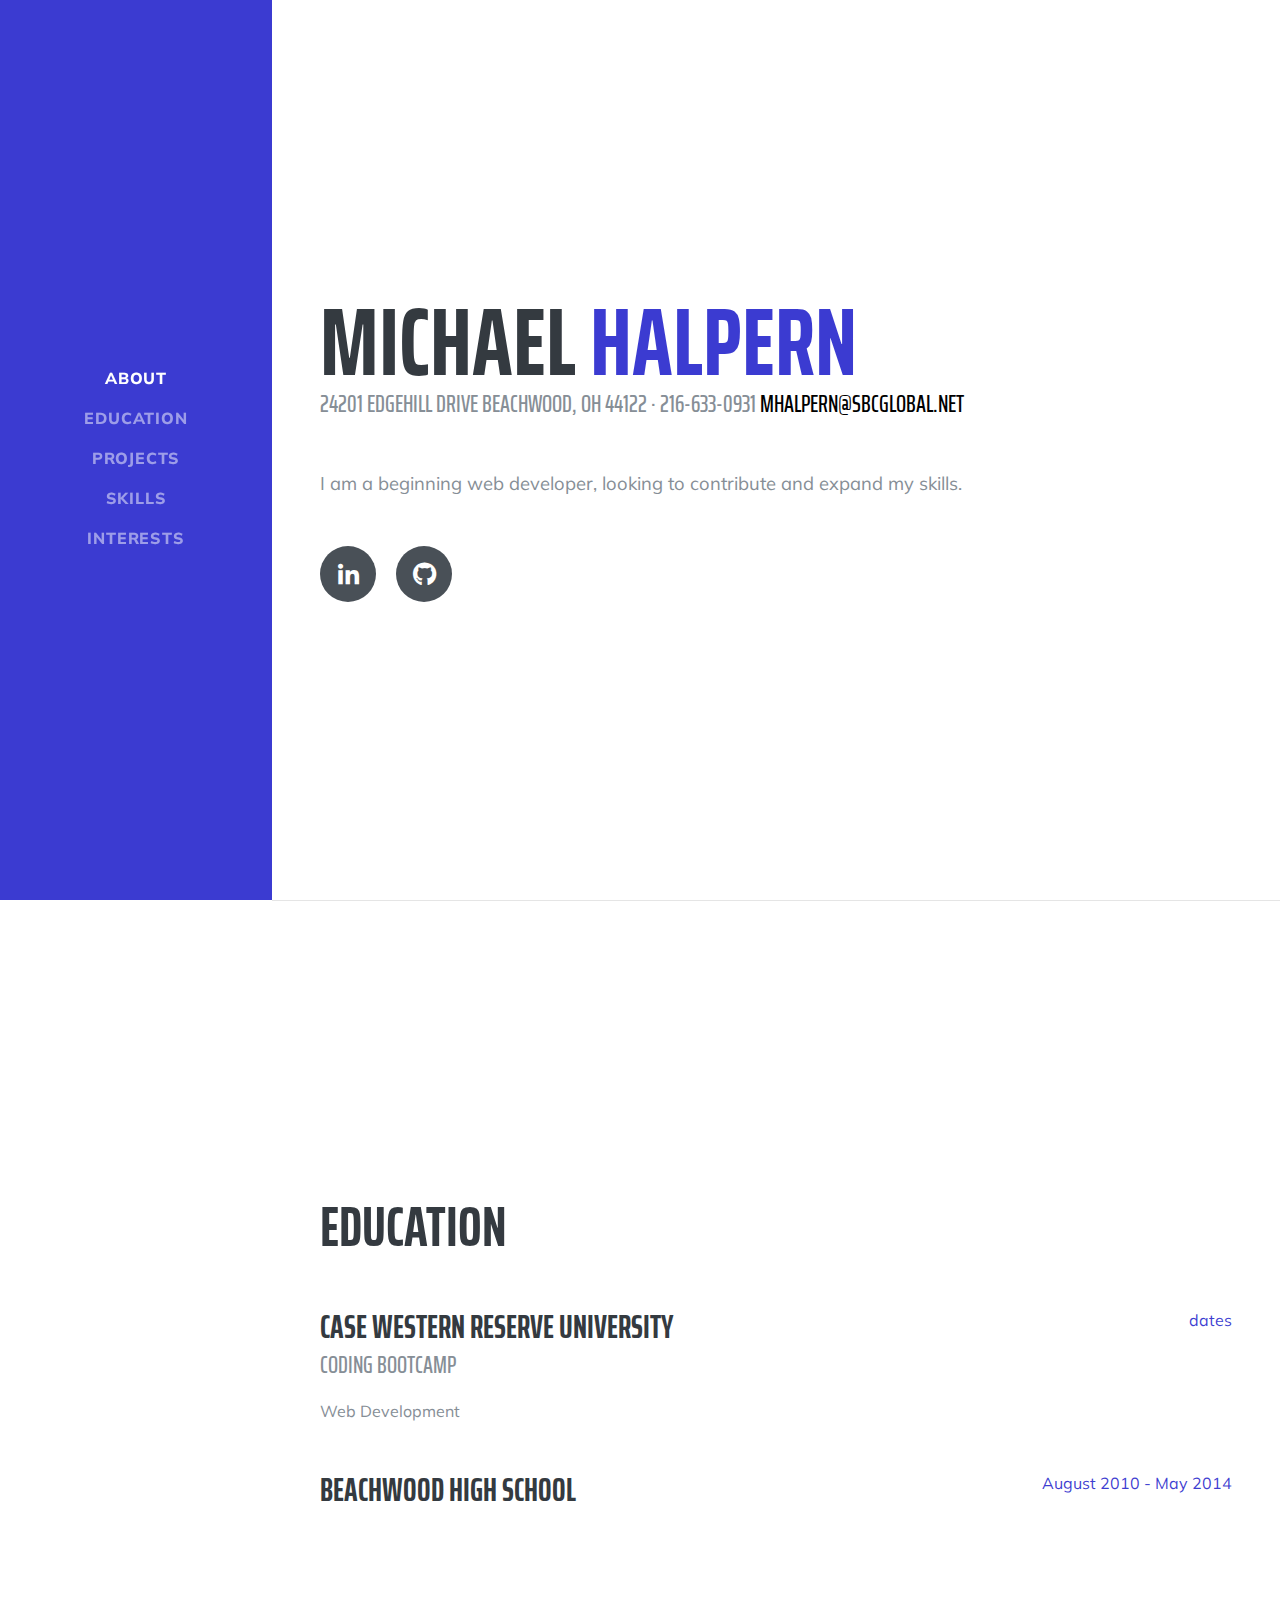
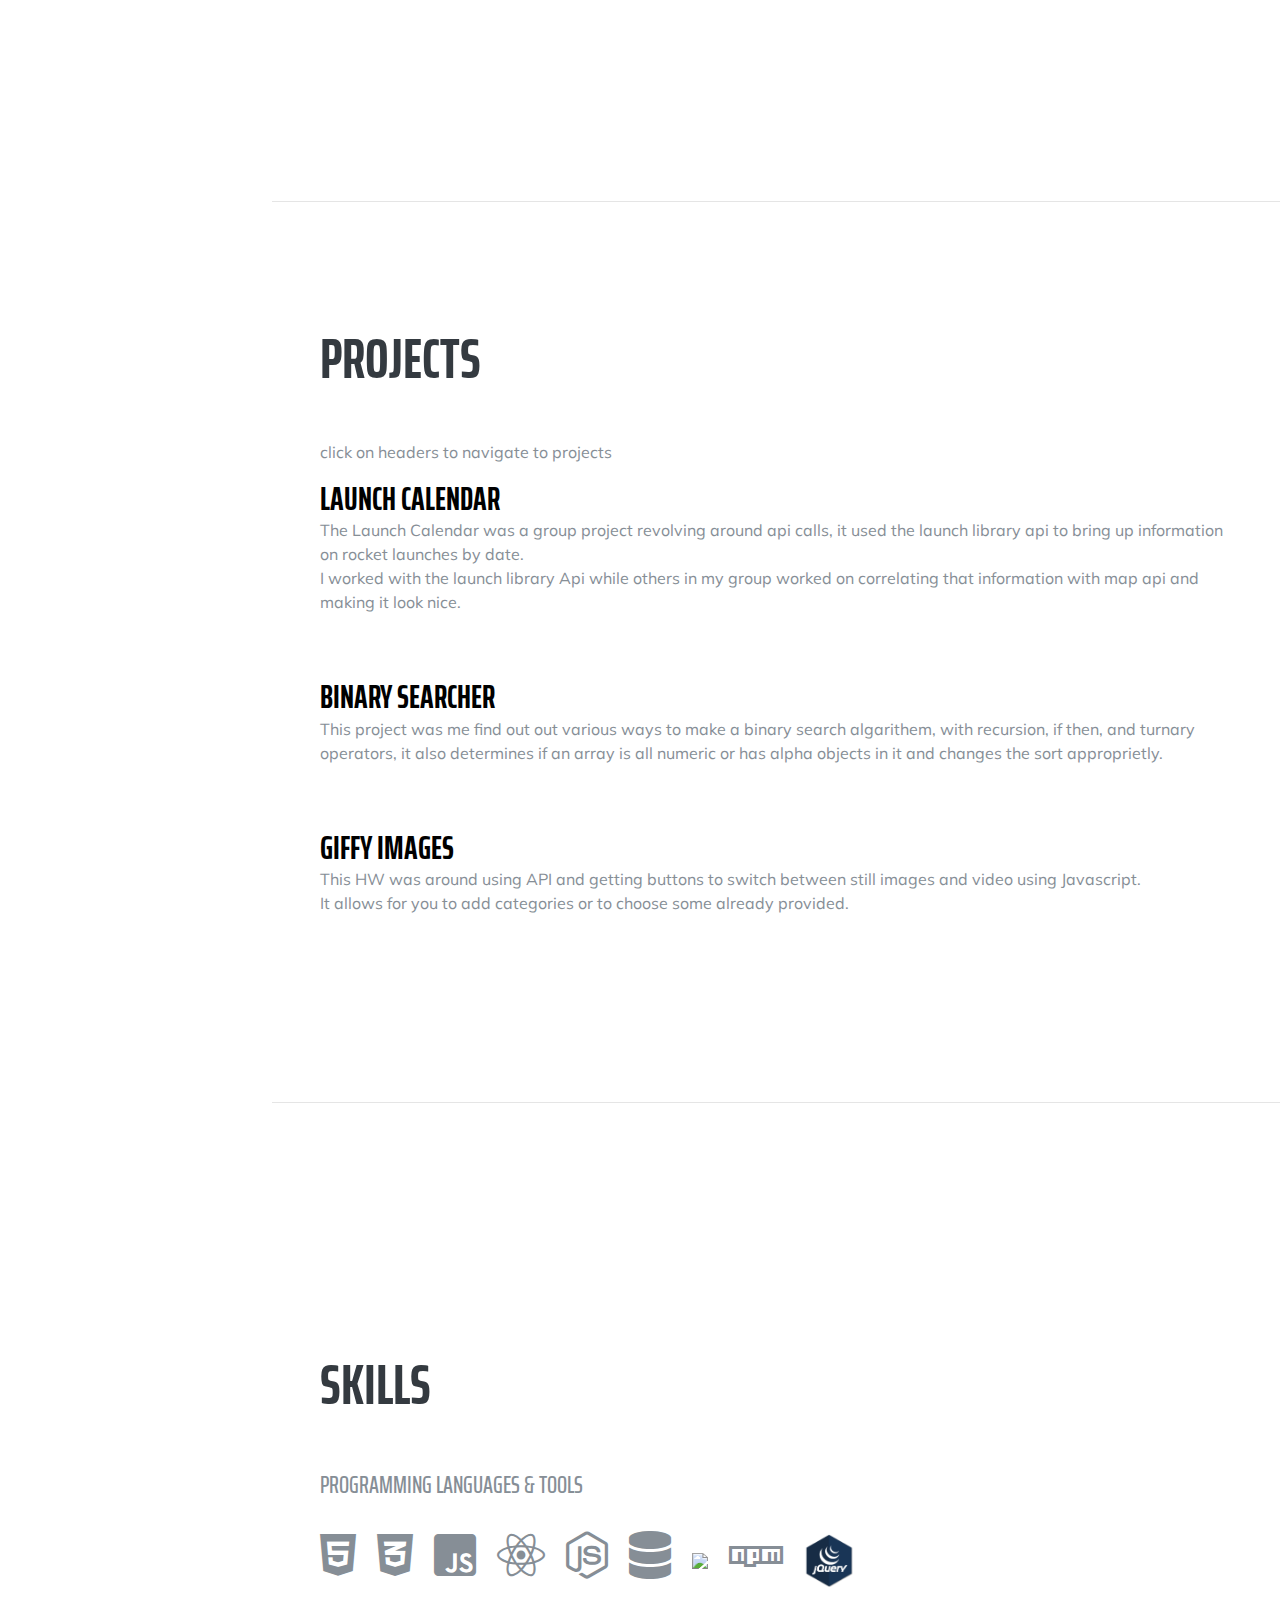
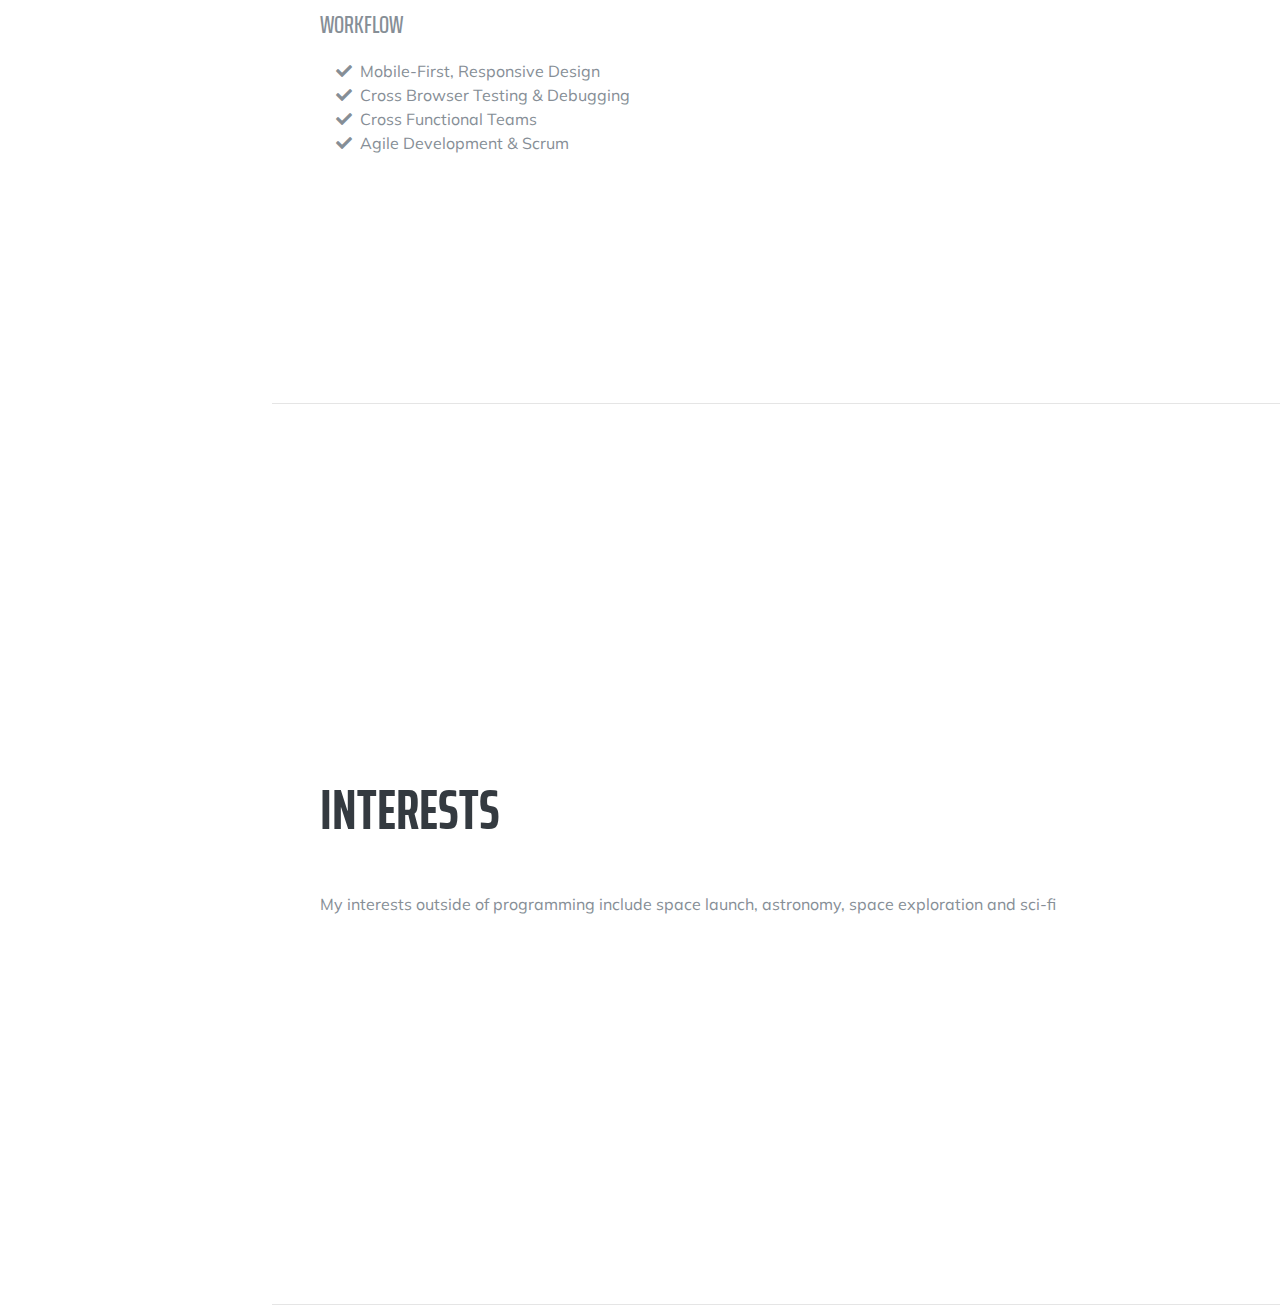
==== commit 193438d5: "fixed links to projects" ====
--- a/index.html
+++ b/index.html
@@ -70,7 +70,7 @@
           <div class="subheading mb-5">24201 Edgehill Drive Beachwood, OH 44122 · 216-633-0931
             <a href="mailto:name@email.com">mhalpern@sbcglobal.net</a>
           </div>
-          <p class="lead mb-5">I am a beginning web developer, looking to expand my skills.</p>
+          <p class="lead mb-5">I am a beginning web developer, looking to contribute and expand my skills.</p>
           <div class="social-icons">
             <a href="#">
               <i class="fab fa-linkedin-in"></i>
@@ -125,7 +125,7 @@
 
           <div class="resume-item d-flex flex-column flex-md-row mb-5">
             <div class="resume-content mr-auto">
-              <h3 class="mb-0"><a href="project1.html ">Launch Calendar </a></h3>
+              <h3 class="mb-0"><a href="project-1-master/index.html ">Launch Calendar </a></h3>
               
               <p>The Launch Calendar was a group project revolving around api calls, it used the
 	launch library api to bring up information on rocket launches by date.<br>I worked with the launch library Api while others in my group  worked on correlating that information with map api and making it look nice.</p>
@@ -144,7 +144,7 @@
 
           <div class="resume-item d-flex flex-column flex-md-row mb-5">
             <div class="resume-content mr-auto">
-              <h3 class="mb-0"><a href="giffywork.html">Giffy images</a></h3>
+              <h3 class="mb-0"><a href="apibuttons/giphyapiHW">Giffy images</a></h3>
              
               <p> This HW was around using API and getting buttons to switch between still images and video using Javascript.<br>It allows for you to add categories or to choose some already provided.</p>
             </div>
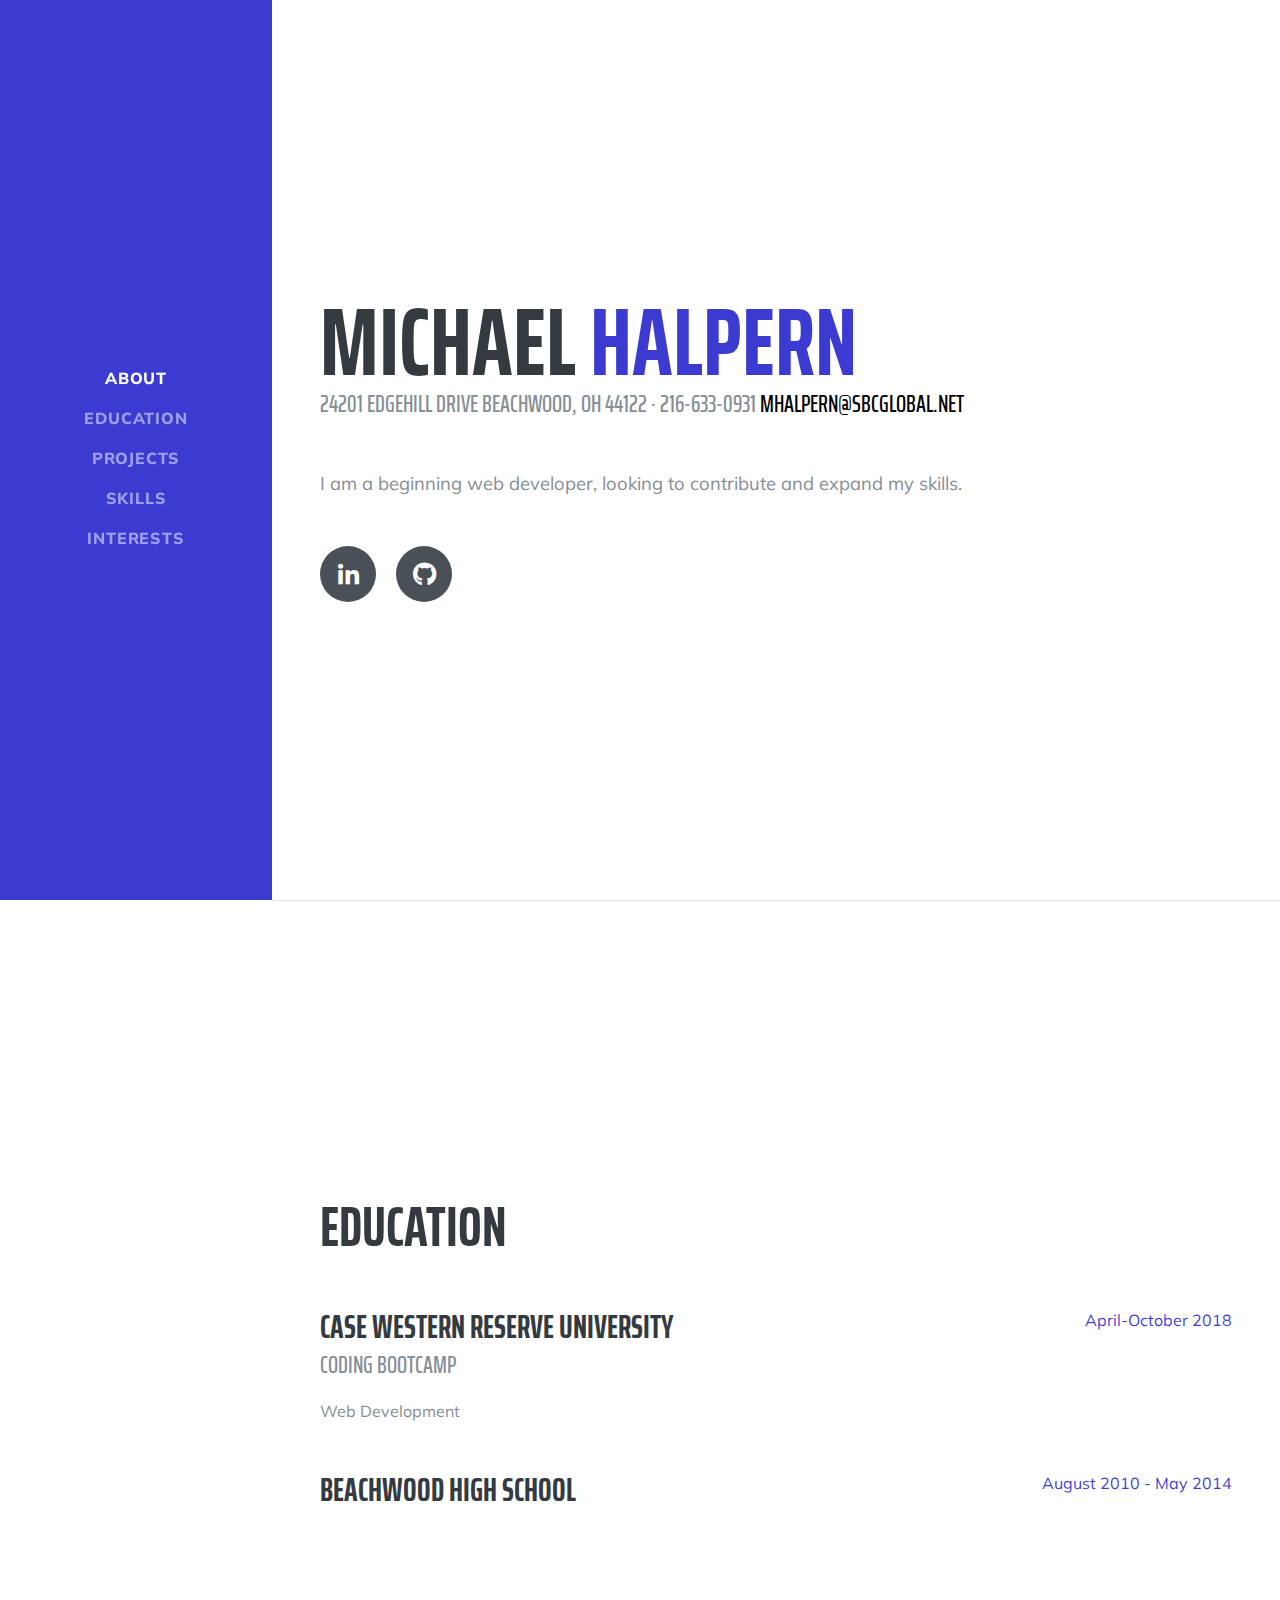
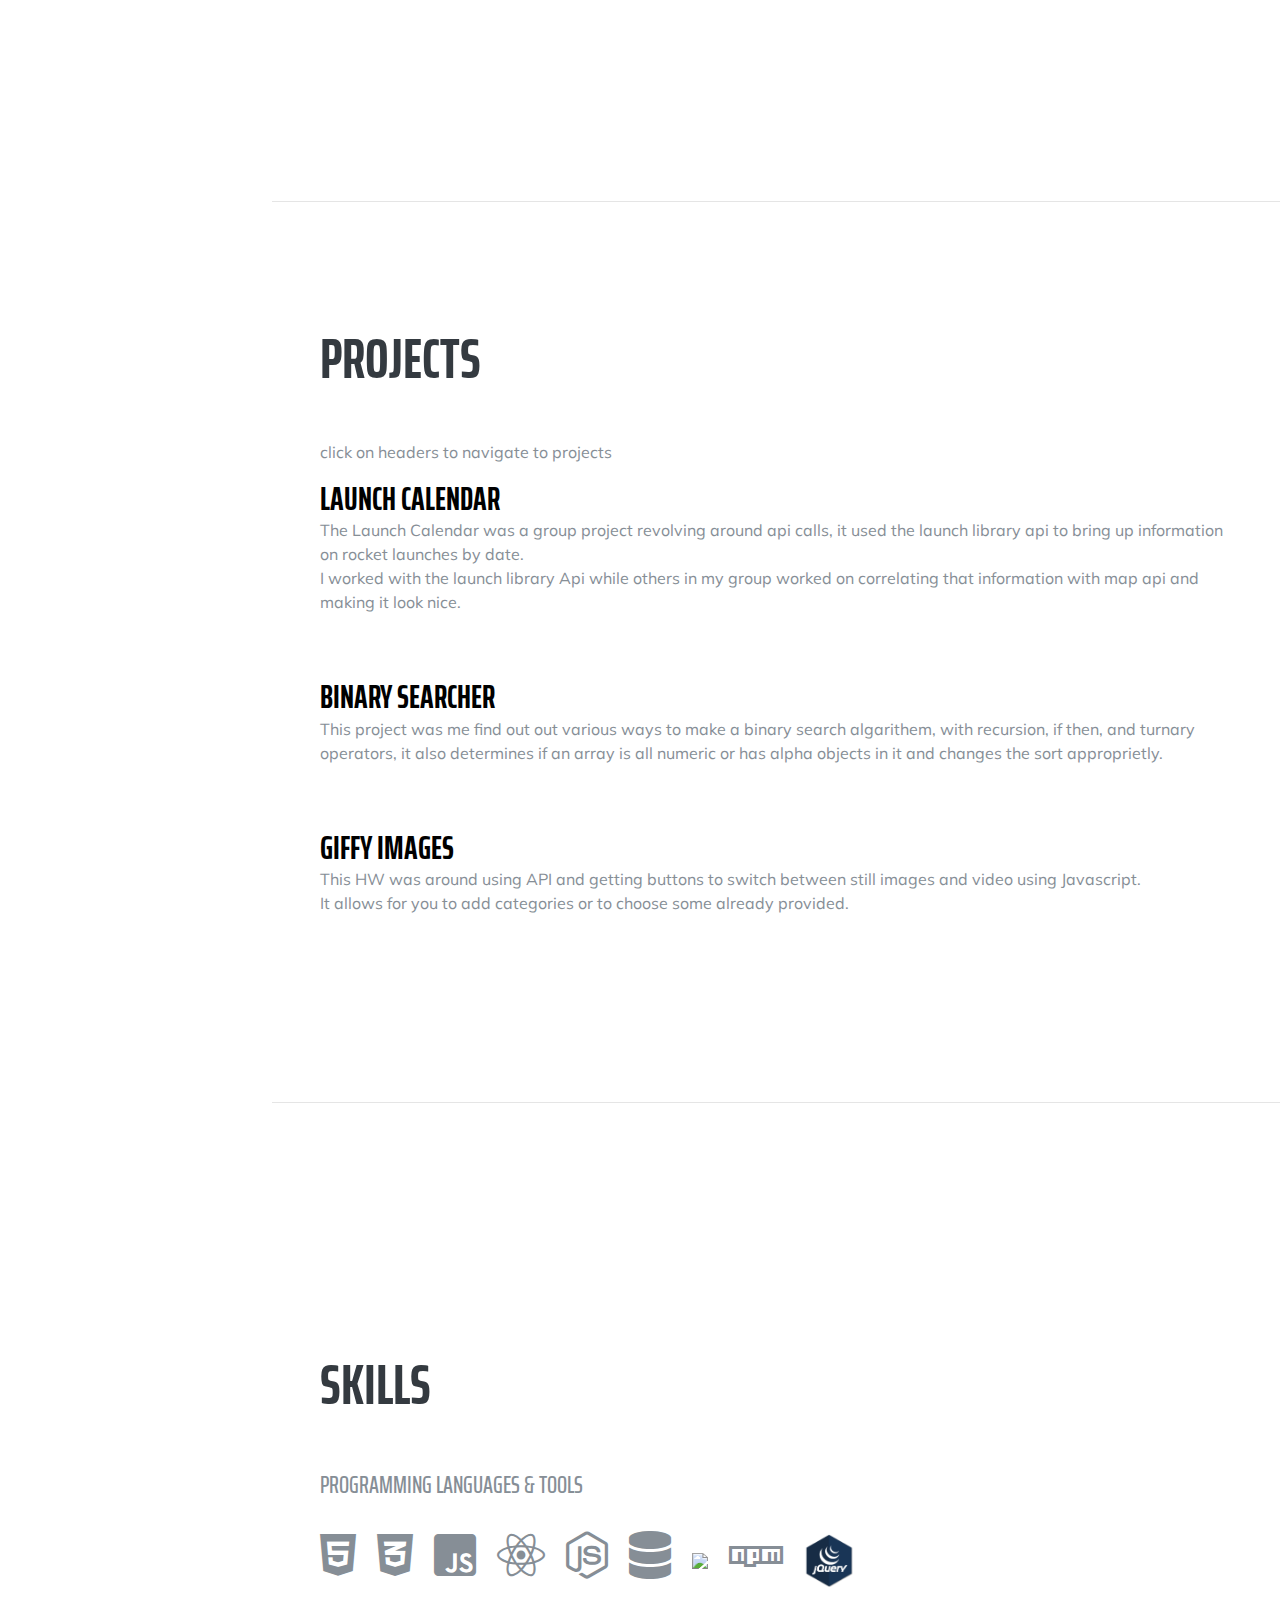
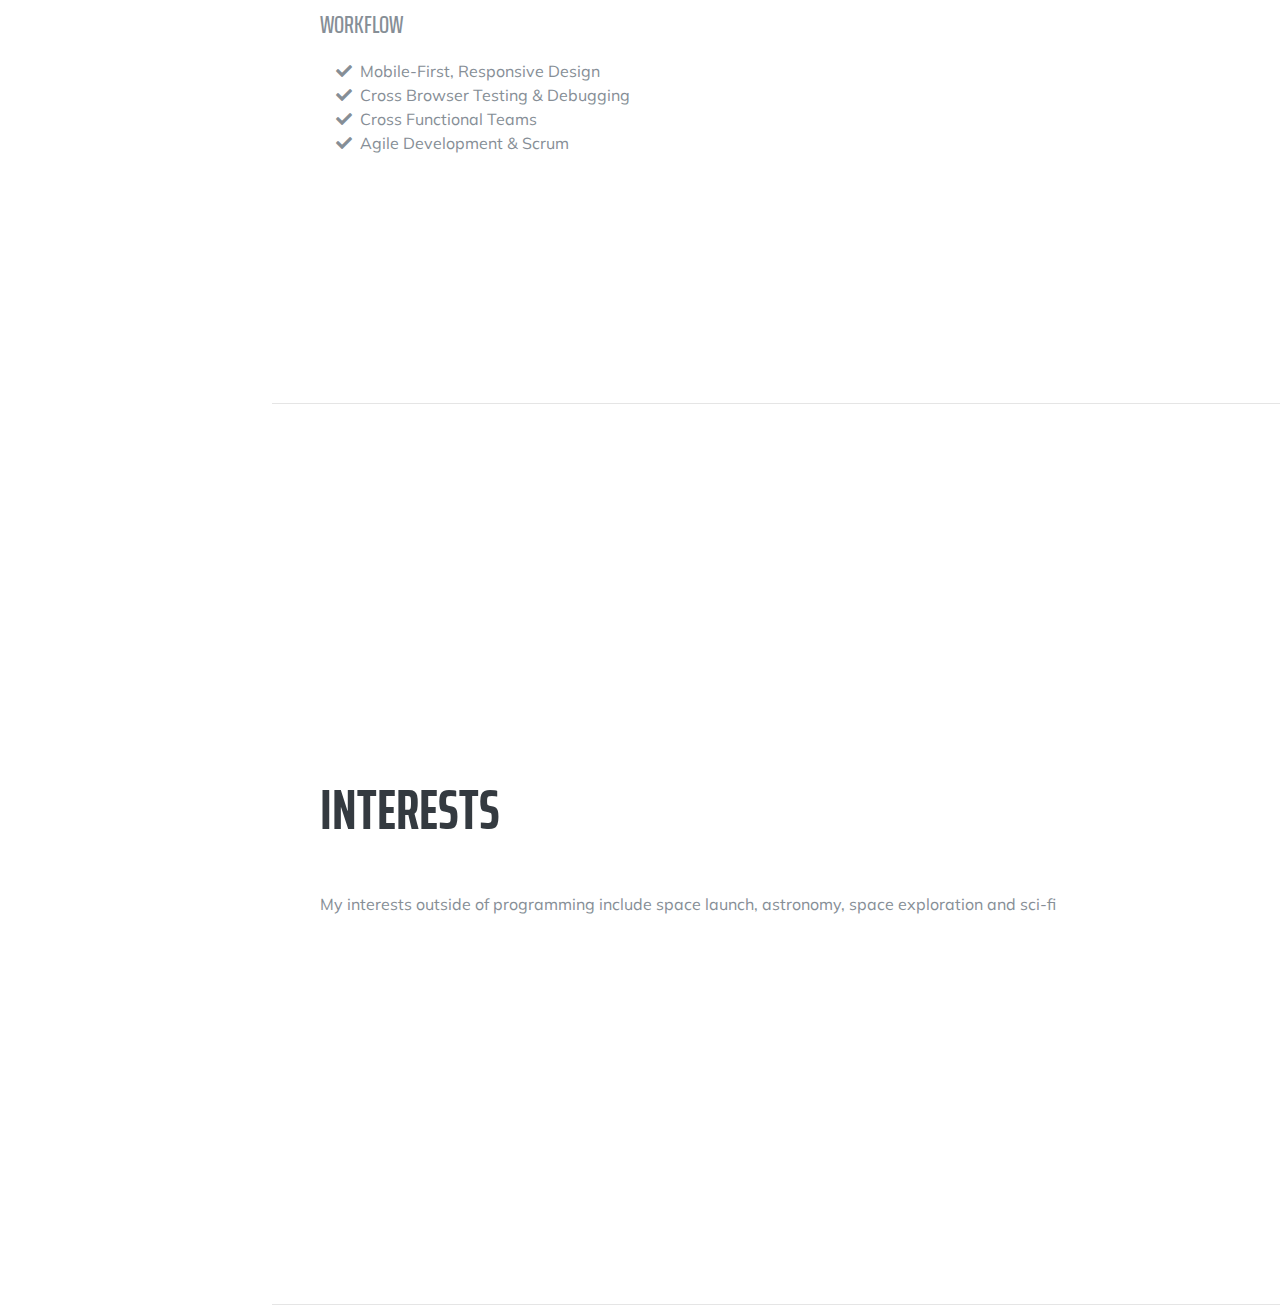
==== commit 1c9bc865: "cors.io fix" ====
--- a/index.html
+++ b/index.html
@@ -8,7 +8,7 @@
     <meta name="description" content="">
     <meta name="author" content="">
 
-    <title>Resume - Start Bootstrap Theme</title>
+    <title>Portfolio - Michael Halpern</title>
 
     <!-- Bootstrap core CSS -->
     <link href="vendor/bootstrap/css/bootstrap.min.css" rel="stylesheet">
@@ -99,7 +99,7 @@
               
             </div>
             <div class="resume-date text-md-right">
-              <span class="text-primary">dates</span>
+              <span class="text-primary">April-October 2018</span>
             </div>
           </div>
 
@@ -144,7 +144,7 @@
 
           <div class="resume-item d-flex flex-column flex-md-row mb-5">
             <div class="resume-content mr-auto">
-              <h3 class="mb-0"><a href="apibuttons/giphyapiHW">Giffy images</a></h3>
+              <h3 class="mb-0"><a href="giphy-api/apibuttons.html">Giffy images</a></h3>
              
               <p> This HW was around using API and getting buttons to switch between still images and video using Javascript.<br>It allows for you to add categories or to choose some already provided.</p>
             </div>
